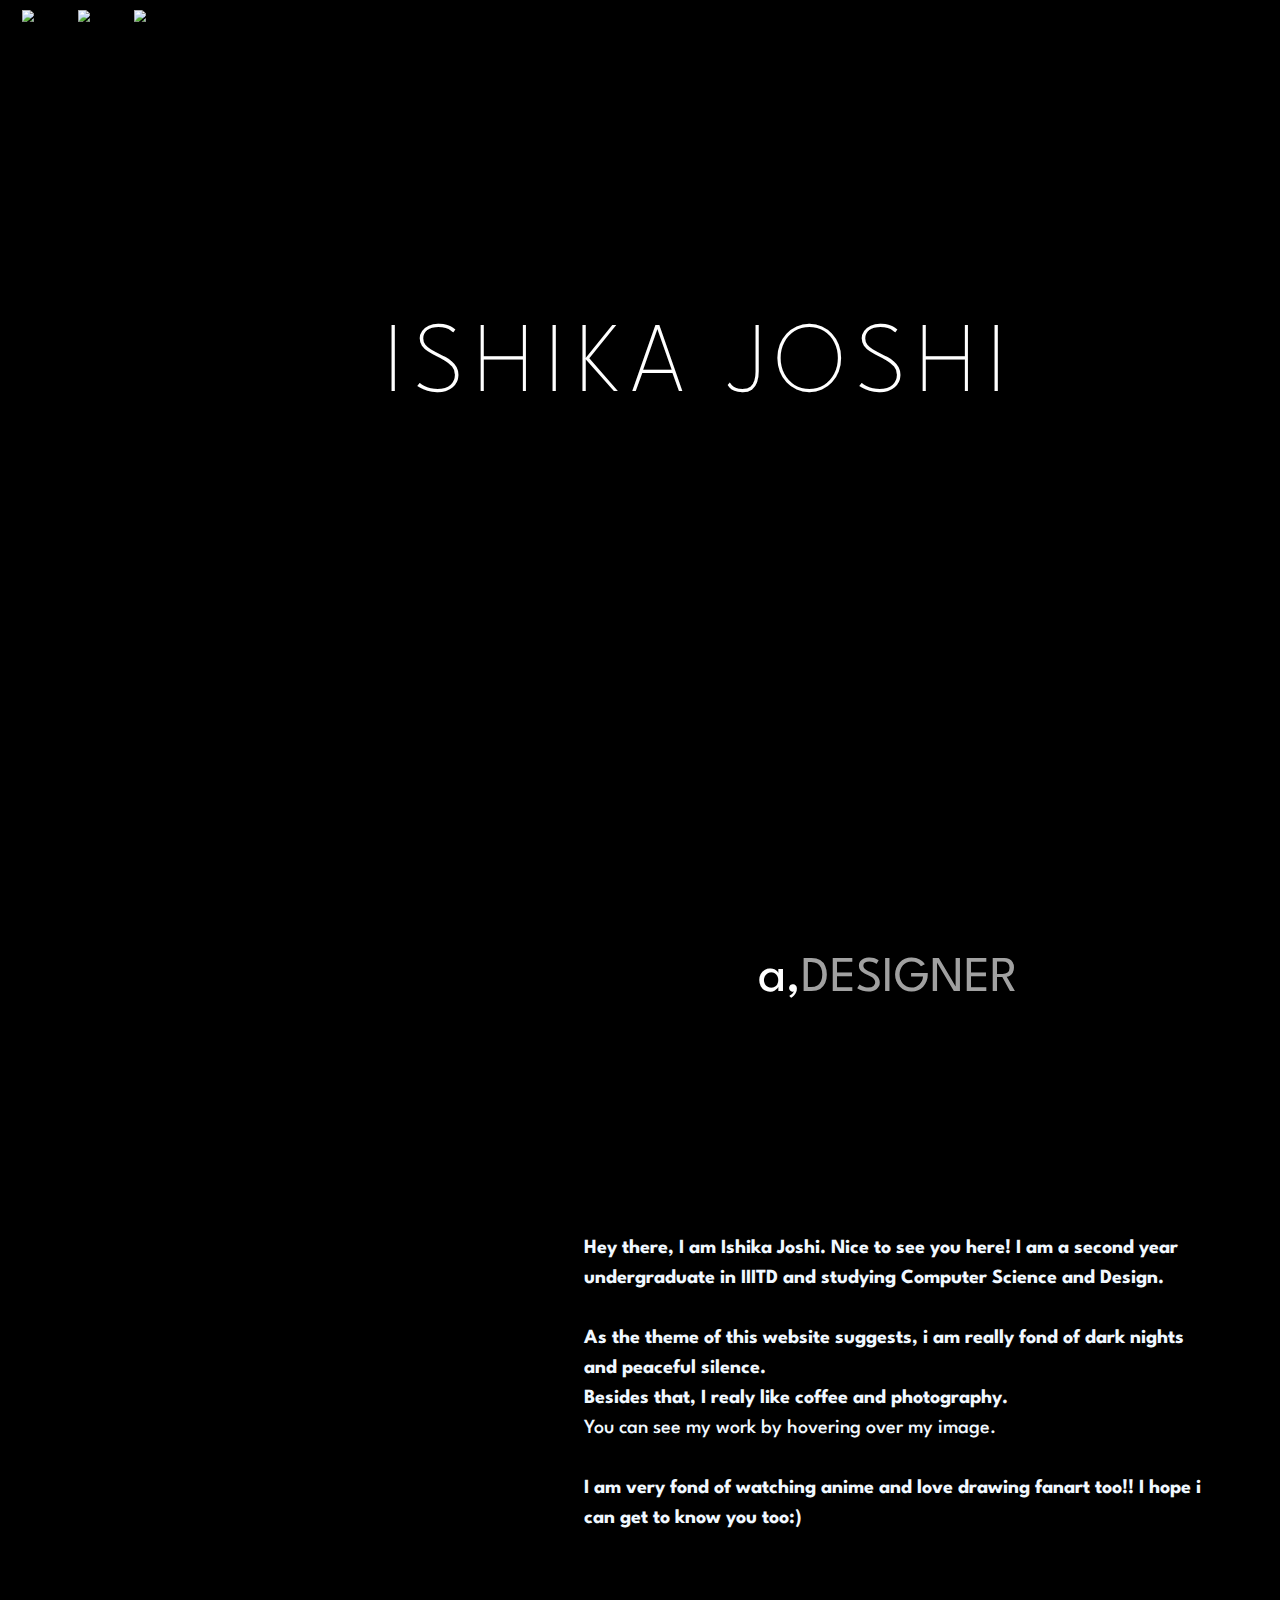
==== index.html @ 40805625 "first" ====
<html lang="en">
<head>
    <meta charset="UTF-8">
    <meta http-equiv="X-UA-Compatible" content="IE=edge">
    <!-- <meta name="viewport" content="width=device-width, initial-scale=1.0"> -->
    <meta name="viewport" content="width=device-width, initial-scale=1.0">
    <title>website</title>
    <link href="https://fonts.googleapis.com/css2?family=Spartan:wght@300&display=swap" rel="stylesheet">
    <link rel="stylesheet" href="css_files/portfolio.css">
    <link rel="stylesheet" href="css_files/end.css">
    <link rel="stylesheet" href="css_files/customize.css">
    <link rel="stylesheet" href="css_files/load.css">
    <link rel="stylesheet" href="css_files/rings.css">
    <link rel="stylesheet" href="css_files/projs.css">
    <link rel="stylesheet" href="https://cdnjs.cloudflare.com/ajax/libs/materialize/1.0.0/css/materialize.min.css">
    <script src="https://cdnjs.cloudflare.com/ajax/libs/materialize/1.0.0/js/materialize.min.js"></script>
    <link href= 
    "https://maxcdn.bootstrapcdn.com/font-awesome/4.5.0/css/font-awesome.min.css"
            rel="stylesheet" />

    <script src= 
            "https://code.jquery.com/jquery-2.1.1.min.js"> 
        </script>

    <!-- <script src="cursor.js"></script> -->
    
    <!-- <script src="projects.js" defer></script> -->
</head>
<body>

  <!-- load -->

  <div class="main_div">
    <div class="center_div">
        <div class="rot">
            
        </div>
        <h1> LOADING </h1>
    </div>
</div>



    <!-- NAVBAR -->

       
   
    <div class="nav-links" >
      <ul>
          <li><img src="imgs/linkedin.png">  </li>
          <li><img src="imgs/facebook.png"></li>
          <li><a href="https://www.instagram.com/ishikaajoshii/"><img src="imgs/instagram-logo.png"></a></li>
      </ul>
  </div>




<!-- customize -->


<div class="head">

    <h1 class="headtext">HOW DOES THIS PAGE WORK?</h1>
  <ul>
    <li>Scroll to navigate</li>
    <li><br>Press UP KEY to reduce star speed</li>
    <li><br>Press DOWN KEY to change color theme</li>
  </ul>


</div>




    <!-- <img src="imgs/moon.png" data-speed='2' class="layer" style="position: absolute; width: 30%; top:10% !important ;opacity: 0.5;;
    left: 40%;"> -->
    <!-- #d0d0d0 -->
    <h1 style="position: absolute;color: white;
    font-family: 'Spartan'; letter-spacing: 10px;
     font-size: 100px;top:30% !important ;
      left: 30%; font-weight: lighter;" data-speed="4">ISHIKA JOSHI</h1> 

     

   <h1 class="container h-50 my-5"  data-aos="fade-in"   data-aos-offset="300"
   data-aos-easing="ease-in-sine" style="position: absolute;color: white;
   font-family: 'Spartan'; letter-spacing: 10px;
    font-size: 60px;top:105% !important ;
     left: 42%; font-weight: lighter;"  data-speed="4" >ABOUT ME</h1>
     
     
     
    
     
  <h1 class="container h-50 my-5"  data-aos="fade-in"   data-aos-offset="300"
   data-aos-easing="ease-in-sine" data-speed="4" style="position: absolute;color: white;
   font-family: 'Spartan'; letter-spacing: 10px;
    font-size: 60px;top:205% !important ;
     left: 37%; font-weight: lighter;"   >MY PROJECTS</h1>
     
    
     
 
  

  
  <div id="popup2">
    <p><br>Hey there,
I am Ishika Joshi. Nice to see you here!
I am a second year undergraduate in IIITD and studying Computer Science and Design. <br><br>As the theme of this website suggests, 
i am really fond of dark nights and peaceful silence.<br> Besides that, I realy like coffee and photography. 
<br><strong>You can see my work by hovering over my image.</strong><br> <br>I am very fond of watching anime and love drawing fanart too!! I hope i can get to know you too:)</p>

  </div>



  
  
  
  
  
  
 


  <!-- proj -->



<div id="projcanvas">
  <canvas id="proj" ></canvas>
</div>

  
    <div id='p5Div' data-speed='2' class="layer" ></div>

    <div class="layer" data-speed='2'>
    <canvas id='threejsDiv'></canvas>
  </div>

    <div class="container h-50 my-5"  data-aos="fade-in"   data-aos-offset="300"
    data-aos-easing="ease-in-sine" data-speed="4">
    
  </div>
    <!-- <h1 style="align-self: center; font-size: 50px;">ISHIKA JOSHI</h1> -->
    <script src="https://cdnjs.cloudflare.com/ajax/libs/gsap/2.1.2/TweenMax.min.js"></script> 
    <script src="https://cdnjs.cloudflare.com/ajax/libs/three.js/r125/three.min.js"></script>
     <script src="js_files/hover_effect.umd.js"></script>
    <script src="js_files/three.min.js"></script>
    <script src="js_files/postprocessing.min.js"></script>
    <script src="https://cdnjs.cloudflare.com/ajax/libs/p5.js/1.1.9/p5.js"></script>
    <script src="https://cdnjs.cloudflare.com/ajax/libs/p5.js/1.1.9/addons/p5.sound.min.js"></script>
    <link rel="stylesheet" href="https://unpkg.com/aos@next/dist/aos.css" />
    <script src="js_files/OrbitControls.js"></script>
    <script src="js_files/threexdomevents.js" ></script>


    <div  id="hands" class="container h-50 my-5" data-aos="fade-right" data-aos-duration="8000"      data-aos-offset="300"
    data-aos-easing="ease-in-sine">

                <!-- <img onclick="scroll()" style="width: 120%;" src="imgs/lefthand.png"> -->

    </div>
    
    <div onclick="scroll()"  id="hands" class="container h-50 my-5"  data-aos="fade-left"   data-aos-offset="300"
    data-aos-easing="ease-in-sine" >

                <!-- <img  style="width: 120%;" src="imgs/righthand.png"> -->

    </div>



    <div class="ring" class="container h-50 my-5"  data-aos="zoom-in"   data-aos-offset="300"
    data-aos-easing="ease-in-sine" >
        <div onclick="scroll()"  id="aboutme"  >
    
                    <img  style="width: 120%;" src="imgs/whiteme2.png">
                    
        </div>
        
        
        <span class="ringspan"></span>
    </div>




    <div class="ring2" class="container h-50 my-5"  data-aos="zoom-in"   data-aos-offset="300"
    data-aos-easing="ease-in-sine">
        
        <span class="ringspan2"></span>
    </div>

    <div class="ring3" class="container h-50 my-5"  data-aos="zoom-in"   data-aos-offset="300"
    data-aos-easing="ease-in-sine">
        
        <span class="ringspan3"></span>
    </div>
    


    <section>

        <div  class="outer">
            <h2>a, 
                <div class="inner">
                    <span class="innerspan"> 
                        designer<br>
                        developer  <Br>
                        thinker
                    </span>
                </div>
            </h2>
            
        </div>
        

    </section>

    <!-- <div class="container h-50 my-5" data-aos="fade-left" data-aos-duration="1000000">
        <div class="card">
            <div class="card-header">
                Featured
            </div>
            <div class="card-body">
                <img src="imgs/god_man.png">
            </div>
        </div>
    </div> -->

    



    <!-- //PROJECTS -->


    <script src="js_files/vanilla.tilt.js"></script>


    <!-- <div class="container" class="container h-50 my-5"  data-aos="zoom-in"   data-aos-offset="300"
    data-aos-easing="ease-in-sine">
        <div class="box1">
            <h2 class="name">COLOR SWITCH</h2>
            <a href="#" class="buy">See More</a>
            <div class="circle"></div>
            <img style=" width: 40%;" src="imgs/cs1.png" class="product">
        </div>

      </div> -->

      <div class="container" class="container h-50 my-5"  data-aos="fade-in"   data-aos-offset="300"
      data-aos-easing="ease-in-sine" >
        <div class="box">
            <h2 class="name" style="font-weight: bold;">TSURU</h2>
            <a href="https://github.com/sinchlairr/color-switch" class="buy">See More</a>
            <div class="circle"></div>
            
              <!-- <img class="java" src="imgs/java.png">
              <img id="ps" src="imgs/ps.png"> -->
              <h1 class="java" style="font-size: 15px; left: 3vw;width: 70%; line-height: 150%; text-align: center; font-weight: bolder;">Tsuru is an AR medium to perform Origami. 
                It provides virtual origami guides to the user in a gamified interactive system.</h1>
              
             
            <img style=" width: 75%;" src="imgs/tsuru2.png" class="product">
            <span></span>
        </div>
        
    </div>
    
    
    <div class="container2" class="container h-50 my-5"  data-aos="fade-in"   data-aos-offset="300"
      data-aos-easing="ease-in-sine">
        <div class="box2">
            <h2 class="name">HASHTAG</h2>
            <a href="https://github.com/sinchlairr/ishika19310" class="buy">See More</a>
            <img id="py2" src="imgs/py.png">
            <div class="circle"></div>
            <img style=" width: 60%;" src="imgs/hashtag.png" class="product">
        </div>
    </div> 
    
    
    <div class="container3" class="container h-50 my-5"  data-aos="fade-in"   data-aos-offset="300"
      data-aos-easing="ease-in-sine">
        <div class="box3">
            <h2 class="name">AOT WORLD</h2>
            <a href="https://github.com/sinchlairr/AttackOnTitan_Data_Visualisation.git" class="buy">See More</a>
            <img id="ai2" src="imgs/ai.png">
            <img id="js2" src="imgs/js.png">
            <img class="ps3" src="imgs/ps.png">
            <div class="circle"></div>
            <img style=" width: 60%;" src="imgs/scops.png" class="product">
        </div>
    </div>
    

        


        
<!-- project decor -->
<img class="java2" src="imgs/java.png">
<img class="ps2" src="imgs/ps.png">
<img id="ai" src="imgs/ai.png">
<img id="py" src="imgs/py.png">
<img id="c" src="imgs/c.png">
<img id="js" src="imgs/js.png">


<!-- page end -->

<div class="end" class="container h-50 my-5"  data-aos="fade-in"   data-aos-offset="300"
data-aos-easing="ease-in-sine">
  
  <h1 style="   top: 10; left: 5%;
  font-size: 20px;" >I hope I can see your world too</h1>
  <h1 style="  top: 30%;  left: 5%;
  font-size: 70px;">Lets Talk!</h1>

  <div class="img1" >

  <img class="gmail" src="imgs/gmail.png">
  <h1 class="gmailid">ishikajoshi130401@gmail.com</h1>
</div>

<div class="img2" >

  <img class="lkin" src="imgs/linkedin.png">
  <a class="link" href="https://www.linkedin.com/in/ishika-joshi-0966441a5/">Linked In</h1>
</div>

<div class="img3">

  <img class="ig" src="imgs/instagram-logo.png">
  <a class="iglink" href="https://www.instagram.com/group9ddv/">Instagram</a>
</div>

<img class="me" src="imgs/mysketch.png" class="container h-50 my-5"  data-aos="fade-in"   data-aos-offset="300"
data-aos-easing="ease-in-sine">

</div>
  



    <script>

      let spinnerWrapper = document.querySelector('.main_div');

      window.addEventListener('load', function () {

        



        //   // spinnerWrapper.style.display = 'none';
          spinnerWrapper.parentElement.removeChild(spinnerWrapper);
      });




      var speedfactor=1.5;
      var bg=0;

      document.body.addEventListener("keyup",function(e){
        // document.body.style.backgroundColor="rgb(41, 41, 41)";
                if (e.keyCode==38){
        if (speedfactor>0){
        speedfactor-=0.5;}
        else{
          speedfactor=2;
        }}
      });
      
      
      
      document.body.addEventListener("keydown",function(e){
        if (e.keyCode==40){
          bg++;
        // document.body.style.backgroundColor="rgb(41, 41, 41)";
        // speedfactor+=1;

        if (bg%3==0){
        document.body.style.backgroundColor="black";

      }

      else if (bg%3==1){
        document.body.style.backgroundColor="rgb(31, 31, 31)";
      }

      else if (bg%3==2){
        document.body.style.backgroundColor="rgb(51, 51, 51)";
      }
        }
      });






new hoverEffect({
            parent: document.querySelector('.wrapper'),
            intensity: 0.2,
            image1: 'imgs/me3.png',
            image2: 'imgs/collage3.png',
            // image3: 'imgs/collage.jpg',
            displacementImage: 'imgs/cloudtrans.png'
        })

VanillaTilt.init(document.querySelector(".box"), {
		max: 25,
		speed: 400
	});
  
  VanillaTilt.init(document.querySelector(".box2"), {
		max: 25,
		speed: 400
	});
  
  VanillaTilt.init(document.querySelector(".box3"), {
		max: 25,
		speed: 400
	});
    VanillaTilt.init(document.querySelector(".box4"), {
		max: 25,
		speed: 400
	});
  
  VanillaTilt.init(document.querySelector(".box4 #java3"), {
		max: 5,
		speed: 60
	});
  //   VanillaTilt.init(document.querySelector("#popup2"), {
	// 	max: 25,
	// 	speed: 400
	// });



function toggle(){
        var popup=document.getElementById("popup");
        popup.classList.toggle('active');
        
        
        
        var cross=document.getElementById("cross");
        cross.classList.toggle('active');

        var me1= document.getElementById("me1");
        me1.classList.toggle('meopa');

      }
      
      
      function bright1(){

        var me1= document.getElementById("me1");
        me1.classList.toggle('meopa');

      }
      
      
      // function dim1(){

      //   var me1= document.getElementById("me1");
      //   me1.classList.toggle('meclose');

      // }
      
function untoggle(){
        var popup=document.getElementById("popup");
        popup.classList.toggle('dactive');
        
        var popup2=document.getElementById("popup2");
        popup2.classList.toggle('dactive');
        
        var cross=document.getElementById("cross");
        cross.classList.toggle('dactive');

        var me1= document.getElementById("me1");
        me1.classList.toggle('meclose');
        me1.click=false;

      }


      function toggle2(){
        var popup=document.getElementById("skillpopup");
        popup.classList.toggle('active');
        
        var popup2=document.getElementById("skillpopup2");
        popup2.classList.toggle('active');
        
        var cross=document.getElementById("skillcross");
        cross.classList.toggle('active');

        var me1= document.getElementById("skills");
        me1.classList.toggle('meopa');

      }
      
      
    function toggle3(){
        var popup=document.getElementById("workpopup");
        popup.classList.toggle('active');
        
        var popup2=document.getElementById("workpopup2");
        popup2.classList.toggle('active');
        
        var cross=document.getElementById("workcross");
        cross.classList.toggle('active');

        var me1= document.getElementById("work");
        me1.classList.toggle('meopa');

      }




                document.addEventListener("mousemove",parallax);
        function parallax(e){
            this.querySelectorAll('.layer').forEach(layer => {
                const speed= layer.getAttribute('data-speed')
                const x= (window.innerWidth - e.pageX*speed)/90;
                const y= (window.innerHeight- e.pageY*speed)/90;
                layer.style.transform=`translateX(${x}px) translateY(${y}px)`;
            })
        }



        document.getElementById("hands").addEventListener("click", function(){
            // document.getElementById("hands").style.alignSelf="center";
        });




        let font,
        
        fontsize = 100;
        let img;
        let img2;

        function preload() {
        // Ensure the .ttf or .otf font stored in the assets directory
        // is loaded before setup() and draw() are called
        font = loadFont('fonts/Cinzel-VariableFont_wght.ttf');
        img = loadImage('imgs/self_img.png');
        img2 = document.getElementById("hands");
        }



// this class describes the properties of a single particle.
        class Particle {
        // setting the co-ordinates, radius and the
        // speed of a particle in both the co-ordinates axes.
        constructor(){
            this.x = random(0,width);
            this.y = random(0,height);
            this.r = random(1,3);
            this.xSpeed = random(-2,2);
            this.ySpeed = random(-1,1.5);
        }

        // creation of a particle.
        createParticle1() {
            noStroke();
            fill('#b9b7bb');
            circle(this.x,this.y,this.r);
        }
        
        createParticle2() {
            noStroke();
            fill('#70706f');
            circle(this.x,this.y,this.r);
        }

        // setting the particle in motion.
        moveParticle() {
            if(this.x < 0 || this.x > width)
            this.xSpeed*=-1;
            if(this.y < 0 || this.y > height)
            this.ySpeed*=-1;
            this.x+=this.xSpeed/2*speedfactor;
            this.y+=this.ySpeed/2*speedfactor;
        }

        // this function creates the connections(lines)
        // between particles which are less than a certain distance apart
        joinParticles(particles) {
            particles.forEach(element =>{
            let dis = dist(this.x,this.y,element.x,element.y);
            if(dis<85) {
                stroke('rgba(255,255,255,0.04)');
                // line(this.x,this.y,element.x,element.y);
            }
            });
        }
        }

        // an array to add multiple particles
        let particles = [];
        let particles2 = [];

        function setup() {

            var c=createCanvas(window.innerWidth, window.innerHeight*3);
            
            c.parent('p5Div');
            textFont(font);
            textSize(fontsize);
            textAlign(CENTER,window.innerHeight/2);
            for(let i = 0;i<width/10;i++){
                particles.push(new Particle());
                particles2.push(new Particle());
            }
        }


        function draw() {
            // background('#0f0f0f');
            clear();
            // textAlign(RIGHT);
            // drawWords(width * 0.25);

            // Align the text in the center
            // and run drawWords() in the middle of the canvas
            textAlign(CENTER);
            drawWords(width * 0.5);
            // image(img, width-img.width, window.innerHeight/3, img.width , img.height );
            // image(img2, width-img2.width*1.5-20, window.innerHeight-100, img2.width*1.5 , img2.height*1.5 );

            // Align the text to the left
            // and run drawWords() in the right third of the canvas
            // textAlign(LEFT);
            // drawWords(width * 0.75);
            for(let i = 0;i<particles.length;i++) {
                particles[i].createParticle1();
                particles2[i].createParticle2();
                
                particles[i].moveParticle();
                particles[i].joinParticles(particles.slice(i));
                particles2[i].moveParticle();
                particles2[i].joinParticles(particles.slice(i));
            }
            // translate(width/2, 0);
            // push();
            // // rotateZ(frameCount * 0.01);
            // // rotateX(frameCount * 0.01);
            // // rotateY(frameCount * 0.01);
            // torus(70, 20);
            // pop();
        }

        function drawWords(x) {



            fill(255);
            // text('ISHIKA JOSHI', x, 290);
}




        let scene, camera, cloudParticles = [],composer;

      function init() {
        scene = new THREE.Scene();
        // scene.translateX(100);
        camera = new THREE.PerspectiveCamera(60,window.innerWidth / window.innerHeight,1,1000);
        // var camera = new THREE.PerspectiveCamera(45, window.innerWidth / window.innerHeight, 1, 1000);
        camera.position.z = 1;
        camera.position.y = -10;
        camera.rotation.x = 1.16;
        camera.rotation.y = -0.12;
        camera.rotation.z = 0.27;

        let ambient = new THREE.AmbientLight('grey');
        scene.add(ambient);

        // let directionalLight = new THREE.DirectionalLight("black");
        // directionalLight.position.set(0,0,1);
        // scene.add(directionalLight);

        let orangeLight = new THREE.PointLight('grey',50,450,1.7);
        orangeLight.position.set(200,300,100);
        scene.add(orangeLight);
        // let redLight = new THREE.PointLight(0xd8547e,50,450,1.7);
        // redLight.position.set(100,300,100);
        // scene.add(redLight);
        // let blueLight = new THREE.PointLight(0x3677ac,50,450,1.7);
        // blueLight.position.set(300,300,200);
        // scene.add(blueLight);
        const canvas = document.querySelector('#threejsDiv');
        renderer = new THREE.WebGLRenderer({canvas, alpha: true});
        // renderer.position.x=5;
        renderer.setSize(window.innerWidth,window.innerHeight);
        // renderer2.setClearColor("#000000", 0);
        scene.fog = new THREE.FogExp2('black', 0.001);
        renderer.setClearColor(scene.fog.color);
        document.body.appendChild(renderer.domElement);
                var geometry = new THREE.SphereGeometry(1, 0,0);
        var material = new THREE.MeshBasicMaterial(
            // { map: texture }
            {color: "#797c79"}
        );
        var cube = new THREE.Mesh(geometry, material);
        // cube.position.y=8;
        // cube.scale.set(3,3)

        
        // scene.add(cube); 

        let loader = new THREE.TextureLoader();
        loader.load("imgs/cloud1.png", function(texture){
          cloudGeo = new THREE.PlaneBufferGeometry(500,500);
          cloudMaterial = new THREE.MeshLambertMaterial({
            map:texture,
            transparent: true
          });

          for(let p=0; p<50; p++) {
            let cloud = new THREE.Mesh(cloudGeo, cloudMaterial);
            cloud.position.set(
              Math.random()*800 -400,
              500,
              Math.random()*500-500
            );
            cloud.rotation.x = 1.16;
            cloud.rotation.y = -0.12;
            cloud.rotation.z = Math.random()*2*Math.PI;
            // cloud.rotation.z = Math.random()*2*Math.PI;
            cloud.material.opacity = 0.18;
            cloudParticles.push(cloud);
            scene.add(cloud);
          }
        });
        loader.load("imgs/stars.jpg", function(texture){

          const textureEffect = new POSTPROCESSING.TextureEffect({
            blendFunction: POSTPROCESSING.BlendFunction.COLOR_DODGE,
            texture: texture
          });
          textureEffect.blendMode.opacity.value = 0;

          const bloomEffect = new POSTPROCESSING.BloomEffect({
                blendFunction: POSTPROCESSING.BlendFunction.COLOR_DODGE,
                kernelSize: POSTPROCESSING.KernelSize.SMALL,
                useLuminanceFilter: true,
                luminanceThreshold: 0.3,
                luminanceSmoothing: 0.75
              });
          bloomEffect.blendMode.opacity.value = 1.5;

          let effectPass = new POSTPROCESSING.EffectPass(
            camera,
            bloomEffect,
            textureEffect
          );
          effectPass.renderToScreen = true;

          composer = new POSTPROCESSING.EffectComposer(renderer);
          composer.addPass(new POSTPROCESSING.RenderPass(scene, camera));
          composer.addPass(effectPass);
          
          window.addEventListener("resize", onWindowResize, false);
          render();
        });
      }
      function onWindowResize() {
        camera.aspect = window.innerWidth / window.innerHeight;
        camera.updateProjectionMatrix();
        renderer.setSize(window.innerWidth, window.innerHeight);
      }
      function render() {
        
        // cube.rotation.x += 0.01;
        // cube.rotation.y += 0.01;    
        cloudParticles.forEach(p => {
          p.rotation.z -=0.003;
          // p.position.x= Math.random()/10;
        });
        composer.render(0.1);
        requestAnimationFrame(render);
      }
      init();
        
    

        

    </script>
            <script src="https://unpkg.com/aos@next/dist/aos.js"></script>
            <script>
              AOS.init();
            </script>
                   </body>


    
</body>
</html>
---- css_files/portfolio.css ----
body{
    background-color: black;
    width: 100.3vw;
    height: 100vh;
    overflow-x: hidden;
}
#p5Div {
position: absolute;
top: 0;
left: 0;
}
#p5Div {
z-index: 1;
}

h1{
    z-index: 1;
}
a{
    z-index: 3;
}

#hands{
    position: absolute;
     top: 90%;
     transition-duration: 0.6s;
    filter: brightness(0.8);
}

#aboutme{
    position: absolute;
    width: 70%;
     top: 8%;
     left:10%;
     transition-duration: 0.6s;
    filter: brightness(0.8);
}

#hands:hover{
    width: 50%;
}

#threejsDiv{
    background-color: transparent;
    position: relative;
    top:-97%;
    z-index: -1;
}


#projcanvas{
    z-index: 2;
}


#proj{
    position: absolute;
    top:180% !important;
    /* z-index: 11; */
}




h2{
    font-size: 50px;
    font-family: 'Spartan';
    font-weight: lighter;
    position: absolute;
    top: 100%;
    left: 10%;
    color:white;
}

.outer{
    position: relative;
    margin-top: 500px;
    margin-left: 700px;
}

.inner{
    position: absolute;
    /* border: 1px solid #eee; */
    height: 50px;
    font-size: 50px;
    text-transform: uppercase;
    display: inline-block;
    overflow: hidden;
}

.innerspan{
    animation: animate 10s ease infinite;
    position: relative;
    color: rgb(161, 161, 161);
}

@keyframes animate {
    0% {top: 0}
    20% {top: 0}
    25% {top: -59px}
    45% {top: -59px}
    50% {top: -59 px}
    70% {top: -118 px}
    75% {top: -118px}
    95% {top: -118px}
    100% {top: 0px}
}

#cross{
    position: absolute;
    top: 190%;
    left: 50%;
    visibility: hidden;
    z-index: 20;

}

#cross.active{
    visibility: visible;
}

#cross.dactive{
    visibility: hidden;
}

.wrapper{
    width: 400px;
    height:400px;
    position: relative;
    top: 50%;
    left: 50%;
    transform: translate(-50%, -50%);
    z-index: 20;
}

#popup{
    /* background-color: white;
    border:3px solid black; */
    width: 400px;
    height: 400px;
    position: absolute;
    top:160%;
    left: 20%;
    transform: translate(-50%,-50%);
    visibility: hidden;
    opacity: 0;
    transition: 0.5s;
    align-items: center;
    z-index: 20;
    border-radius: 20%;


}

#popup.active{
    visibility:visible;
    opacity: 1;
    transition: 0.5s;
}

#popup.dactive{
    visibility:hidden;
    opacity: 0;
    transition: 0.5s;
}

#popup2{
    margin-left: 5px;
    padding: 33px;
    font-family: "Spartan";
    font-size: 20px;
    font-weight: bold;
    color: aliceblue;
    /* background-color: white; */
    /* background-color: rgb(43, 42, 42); */
    /* border:3px solid black; */
    width: 700px;
    height: 400px;
    position: absolute;
    top:150vh;
    left: 70vw;
    transform: translate(-50%,-50%);
    /* visibility: hidden; */
    /* opacity: 0; */
    transition: 0.5s;
    align-items: center;
    z-index: 20;
    border-radius: 20%;
    /* color: white; */

}

#popup2.active{
    visibility:visible;
    opacity: 1;
    transition: 0.5s;
}

#popup2.dactive{
    visibility:hidden;
    opacity: 0;
    transition: 0.5s;
}

#me1{
    position: absolute;
    color: white;
font-family: 'Spartan';
 letter-spacing: 10px;
 top:137% !important ;
  font-size: 15px;
  left: 52%;
   font-weight: lighter; 
   opacity: 0.4;
}



#me1.meopa{
    
    opacity: 1;
    transition: 0.5s;
}

#me1.meclose{
    
    opacity: 0.4;
    transition: 0.5s;
}


#skillpopup{
    background-color: white;
    /* border:3px solid black; */
    width: 400px;
    height: 400px;
    position: absolute;
    top:160%;
    left: 20%;
    transform: translate(-50%,-50%);
    visibility: hidden;
    opacity: 0;
    transition: 0.5s;
    /* align-items: center; */
    z-index: 20;
    border-radius: 20%;
    padding: 20px;
    font-family: "Spartan";
    font-weight: bold;

}

#skillpopup h1{
    font-size: 20px; 
    font-weight: bolder;
    position: relative;
    color: black;
    top: 10px;
    left: 10px;
}



#skillpopup.active{
    visibility:visible;
    opacity: 1;
    transition: 0.5s;
}

#skillpopup.dactive{
    visibility:hidden;
    opacity: 0;
    transition: 0.5s;
}

#skillpopup2{
    margin-left: 5px;
    padding: 20px;
    font-family: "Spartan";
    font-weight: bold;
    background-color: white;
    /* border:3px solid black; */
    width: 400px;
    height: 400px;
    position: absolute;
    top:160%;
    left: 85%;
    transform: translate(-50%,-50%);
    visibility: hidden;
    opacity: 0;
    transition: 0.5s;
    align-items: center;
    z-index: 20;
    border-radius: 20%;

}

#skillpopup2.active{
    visibility:visible;
    opacity: 1;
    transition: 0.5s;
}

#skillpopup2.dactive{
    visibility:hidden;
    opacity: 0;
    transition: 0.5s;
}

#skillpopup2 h1{
    font-size: 20px; 
    font-weight: bolder;
    position: relative;
    color: black;
    top: 10px;
    left: 10px;
}

#skillcross{
    position: absolute;
    top: 190%;
    left: 50%;
    visibility: hidden;
    z-index: 20;

}

#skillcross.active{
    visibility: visible;
}

#skillcross.dactive{
    visibility: hidden;
}

#skills{
    position: absolute;
    color: white;
font-family: 'Spartan';
 letter-spacing: 10px;
 top:131% !important ;
  font-size: 15px;
  left: 50%;
   font-weight: lighter; 
   opacity: 0.4;
}

#skills.meopa{
    
    opacity: 1;
    transition: 0.5s;
}

#skills.meclose{
    
    opacity: 0.4;
    transition: 0.5s;
}

#workpopup{
    background-color: white;
    /* border:3px solid black; */
    width: 400px;
    height: 400px;
    position: absolute;
    top:160%;
    left: 20%;
    transform: translate(-50%,-50%);
    visibility: hidden;
    opacity: 0;
    transition: 0.5s;
    align-items: center;
    z-index: 20;
    border-radius: 20%;
    padding: 30px;
    font-family: "Spartan";
    font-weight: bold;

}

#workpopup.active{
    visibility:visible;
    opacity: 1;
    transition: 0.5s;
}

#workpopup.dactive{
    visibility:hidden;
    opacity: 0;
    transition: 0.5s;
}

#workpopup h1{
    font-size: 20px; 
    font-weight: bolder;
    position: relative;
    color: black;
    top: 8px;
    left: 10px;
}

#workpopup2{
    margin-left: 5px;
    padding: 30px;
    font-family: "Spartan";
    font-weight: bold;
    background-color: white;
    /* border:3px solid black; */
    width: 400px;
    height: 400px;
    position: absolute;
    top:160%;
    left: 85%;
    transform: translate(-50%,-50%);
    visibility: hidden;
    opacity: 0;
    transition: 0.5s;
    align-items: center;
    z-index: 20;
    border-radius: 20%;

}

#workpopup2.active{
    visibility:visible;
    opacity: 1;
    transition: 0.5s;
}

#workpopup2.dactive{
    visibility:hidden;
    opacity: 0;
    transition: 0.5s;
}

#workpopup2 h1{
    font-size: 20px; 
    font-weight: bolder;
    position: relative;
    color: black;
    top: 6px;
    left: 10px;
}

#workpop2 p{
    position: absolute;
    top: 20;
}

#workcross{
    position: absolute;
    top: 190%;
    left: 50%;
    visibility: hidden;
    z-index: 20;

}

#workcross.active{
    visibility: visible;
}

#workcross.dactive{
    visibility: hidden;
}

#work{
    position: absolute;
    color: white;
font-family: 'Spartan';
 letter-spacing: 10px;
 top:125% !important ;
  font-size: 15px;
  left: 50.7%;
   font-weight: lighter; 
   opacity: 0.4;
}

#work.meopa{
    
    opacity: 1;
    transition: 0.5s;
}

#work.meclose{
    
    opacity: 0.4;
    transition: 0.5s;
}

/* nav{
    position: fixed;
    background-color: black;
    top: 0;
    z-index:1;
    height: 1vh;
    width: 96%;
    display: flex;
    justify-content: space-between;
    align-items: center;
    padding: 10px 30px;
} */

/* .nav-links{
    background-color: black;
} */

.nav-links ul{
    z-index: 100;
    position: fixed;
    top: 8;
    display: flex;
    flex-direction: row;
        
        list-style-type: none;
        margin: 0;
        padding: 0;
      
}



.nav-links ul li{
    padding: 0 20px;
    list-style: none;
}

.nav-links ul li img{
    transform:  scale(0.75);
}

.java{
    position:absolute; width:33% ; left:12%; top: -30%; opacity: 0.3;visibility: hidden;
}

.java2{
    position:absolute; width:5% ; left:15%; top: 203%; opacity: 0.5;
}

.ps2{
    position:absolute; width:5% ; left:25%; top:203%; opacity: 0.5;
}

.ps3{
    position:absolute; width:32% ; left:65%; top:-28%; opacity: 0.5;visibility: hidden;
}

.java3{
    position:absolute; width:33% ; left:28%; top: -30%; opacity: 0.3;visibility: hidden;
}


#py{
    position:absolute; width:7% ; left:5%; top:203%; opacity: 0.5;
}

#py2{
    position:absolute; width:37% ; left:32%; top:-30%; opacity: 0.5; visibility: hidden;
}


#ps{
    position:absolute; width:32% ; left:65%; top:-28%; opacity: 0.5; visibility: hidden;
}


#ai{
    position:absolute; width:3% ; left:72%; top: 204%; opacity: 0.5;
}

#ai2{
    position:absolute; width:22% ; left:36%; top: -25%; opacity: 0.5; visibility: hidden;
}

#c{
    position:absolute; width:4% ; left:82%; top:203%; opacity: 0.5;
}

#js{
    position:absolute; width:4% ; left:91%; top:203%; opacity: 0.5;
}

#js2{
    position:absolute; width:30% ; left:-5%; top:-25%; opacity: 0.5; visibility: hidden;
}



#decor{
    position: absolute;
    top:230%;
    z-index: 20;
}
---- css_files/rings.css ----
.ring{
    position: absolute;
    top: 130vh;
    left: 17vw;
    transform: translate(-50%, -50%);
    width: 450px;
    height: 450px;
    background: transparent;
    border: 3px solid transparent;
    border-radius: 50%;
    text-align: center;
    line-height: 300px;
    box-shadow: 0 0 20px rgba(73, 73, 73, 0.5);
    z-index: 10;

}

.ring:before{
    content: '';
    position: absolute;
    top: 0;
    left: 0;
    width: 100%;
    height: 100%;
    border: 3px solid transparent;
    border-top: 3px solid white;
    border-right: 3px solid white;
    border-radius: 50%;
    animation: animateCircle 12s linear infinite;
}

.ringspan{
display: block;
position: absolute;
top: calc(50% - 2px);
left: 50%;
width: 50%;
height: 4px;
background:transparent;
transform-origin: left;
animation: animatering 12s linear infinite;
}

.ringspan:before{
content : '';
position: absolute;
width: 16px;
height: 16px;
border-radius: 50%;
background: white;
top: -6px;
right: -8px;
box-shadow: 0 0 10px white;
}


.ring2{
    position: absolute;
    top: 124.4vh;
    left: 14.5vw;
    transform: translate(-50%, -50%);
    width: 550px;
    height: 550px;
    background: transparent;
    border: 3px solid transparent;
    border-radius: 50%;
    text-align: center;
    line-height: 400px;
    box-shadow: 0 0 20px rgba(73, 73, 73, 0.5);

}

.ring2:before{
    content: '';
    position: absolute;
    top: 0;
    left: 0;
    width: 100%;
    height: 100%;
    border: 3px solid transparent;
    border-top: 3px solid #9e9d9f;
    border-right: 3px solid #9e9d9f;
    border-radius: 50%;
    animation: animateCircle 5s linear infinite;
}

.ringspan2{
display: block;
position: absolute;
top: calc(50% - 2px);
left: 50%;
width: 50%;
height: 4px;
background:transparent;
transform-origin: left;
animation: animatering 5s linear infinite;
}

.ringspan2:before{
content : '';
position: absolute;
width: 16px;
height: 16px;
border-radius: 50%;
background: #9e9d9f;
top: -6px;
right: -8px;
box-shadow: 0 0 20px #9e9d9f;
}


.ring3{
    position: absolute;
    top: 118.5vh;
    left: 12vw;
    transform: translate(-50%, -50%);
    width: 650px;
    height: 650px;
    background: transparent;
    border: 3px solid transparent;
    border-radius: 50%;
    text-align: center;
    line-height: 500px;
    box-shadow: 0 0 20px rgba(73, 73, 73, 0.5);

}

.ring3:before{
    content: '';
    position: absolute;
    top: 0;
    left: 0;
    width: 100%;
    height: 100%;
    border: 3px solid transparent;
    border-top: 3px solid white;
    border-right: 3px solid white;
    border-radius: 50%;
    animation: animateCircle 8s linear infinite;
}

.ringspan3{
display: block;
position: absolute;
top: calc(50% - 2px);
left: 50%;
width: 50%;
height: 4px;
background:transparent;
transform-origin: left;
animation: animatering 8s linear infinite;
}

.ringspan3:before{
content : '';
position: absolute;
width: 16px;
height: 16px;
border-radius: 50%;
background: white;
top: -6px;
right: -8px;
box-shadow: 0 0 20px white;
}

@keyframes animateCircle {

0%
{
    transform: rotate(0deg);
}
100%{
    transform: rotate(360deg);
}

}
@keyframes animatering {

0%
{
    transform: rotate(45deg);
}
100%{
    transform: rotate(405deg);
}

}
---- css_files/projs.css ----
.container{
    position: absolute;
    top: 230%;
    left: 7%;
    justify-content: center;
    align-items: center;
    flex-wrap: wrap;
    width: 1200px;

    /* opacity: 0.2; */
    transform-style: preserve-3d;
    z-index: 5;
}

.container .box{
    position:absolute;
    width: 20vw;
    height: 50vh;
    margin: 40px;
    background: white;
    border-radius: 100px;
    transform-style: preserve-3d;
    
}




.container .box .name{
    position: absolute;
    top: 0;
    left: 0;
    text-align: center;
    color: black;
    font-size: 30PX;
    width: 100%;
    transform: translate3d(0,0,75px);
    opacity: 0;
    z-index: 10;
}

.container .box:hover .name{
    top: 10px;
    opacity: 1;
}

.container .box .buy{
    position: absolute;
    bottom: 0;
    left: 50%;
    transform-style: preserve-3d;
    transform: translate3d(-50%, 0, 75px);
    color: black;
    background: gray;
    padding: 10px 25px ;
    border-radius: 30px;
    text-decoration: none;
    transition: 0.5s;
    opacity: 0;
    z-index: 10;
}


.container .box:hover .buy{
    opacity: 1;
    bottom:30px;
}
.container .box:hover .java,
.container .box:hover #ps{
    opacity: 1;
    visibility: visible;
    align-items: center;
    
}

.container .box .circle{
    position: absolute;
    top: 50%;
    left: 50%;
    width: 200px;
    border-radius: 50px;
    transition: 0.5s;
    background: grey;
    transform-style: preserve-3d;
    z-index: 10;
    opacity: 1;
    transform: translate3d(-50%,-50%,50px);
}


.container .box .product{
    position: absolute;
    top: 50%;
    left: 50%;
    width: 300px;
    transition: 0.5s;
    transform-style: preserve-3d;
    z-index: 11;

    transform: translate3d(-50%,-50%, 0px) ;
}

.container .box:hover .product{
    transform: translate3d(-50%,-50%, 50px) ;
}

#bodydiv{
    display: flex;
    justify-content: center;
    align-items: center;
}

.container2{
    position: absolute;
    top: 230%;
    left: 38.5%;
    justify-content: center;
    align-items: center;
    flex-wrap: wrap;
    width: 1200px;

    /* opacity: 0.2; */
    transform-style: preserve-3d;
    z-index: 5;
}

.container2 .box2{
    position:absolute;
    width: 20vw;
    height: 50vh;
    margin: 40px;
    background: white;
    border-radius: 100px;
    transform-style: preserve-3d;
}



.container2 .box2 .name{
    position: absolute;
    top: 0;
    left: 0;
    text-align: center;
    color: black;
    font-size: 30PX;
    width: 100%;
    transform: translate3d(0,0,75px);
    opacity: 0;
    z-index: 10;
}

.container2 .box2:hover .name{
    top: 36px;
    opacity: 1;
}

.container2 .box2 .buy{
    position: absolute;
    bottom: 0;
    left: 50%;
    transform-style: preserve-3d;
    transform: translate3d(-50%, 0, 75px);
    color: black;
    background: gray;
    padding: 10px 25px ;
    border-radius: 30px;
    text-decoration: none;
    transition: 0.5s;
    opacity: 0;
    z-index: 10;
}


.container2 .box2:hover .buy{
    opacity: 1;
    bottom:30px;
}

.container2 .box2 .circle{
    position: absolute;
    top: 50%;
    left: 50%;
    width: 200px;
    border-radius: 50px;
    transition: 0.5s;
    background: grey;
    transform-style: preserve-3d;
    z-index: 10;
    opacity: 1;
    transform: translate3d(-50%,-50%,50px);
}


.container2 .box2 .product{
    position: absolute;
    top: 50%;
    left: 50%;
    width: 300px;
    transition: 0.5s;
    transform-style: preserve-3d;
    z-index: 11;

    transform: translate3d(-50%,-50%, 0px) ;
}

.container2 .box2:hover .product{
    transform: translate3d(-50%,-50%, 50px) ;
}


.container2 .box2:hover #py2{
    /* transform: translate3d(-50%,-50%, 50px) ; */
    opacity: 1;
    visibility: visible;
}



.container3{
    position: absolute;
    top: 230%;
    left: 69%;
    justify-content: center;
    align-items: center;
    flex-wrap: wrap;
    width: 1200px;

    /* opacity: 0.2; */
    transform-style: preserve-3d;
    z-index: 5;
}

.container3 .box3{
    position:absolute;
    width: 20vw;
    height: 50vh;
    margin: 40px;
    background: white;
    border-radius: 100px;
    transform-style: preserve-3d;
}



.container3 .box3 .name{
    position: absolute;
    top: 0;
    left: 0;
    text-align: center;
    color: black;
    font-size: 30PX;
    width: 100%;
    transform: translate3d(0,0,75px);
    opacity: 0;
    z-index: 10;
}

.container3 .box3:hover .name{
    top: 36px;
    opacity: 1;
}

.container3 .box3:hover #ai2{
    visibility: visible;
    opacity: 1;
}

.container3 .box3:hover #js2{
    visibility: visible;
    opacity: 4;
}


.container3 .box3:hover .ps3{
    visibility: visible;
    opacity: 4;
}

.container3 .box3 .buy{
    position: absolute;
    bottom: 0;
    left: 50%;
    transform-style: preserve-3d;
    transform: translate3d(-50%, 0, 75px);
    color: black;
    background: gray;
    padding: 10px 25px ;
    border-radius: 30px;
    text-decoration: none;
    transition: 0.5s;
    opacity: 0;
    z-index: 10;
}


.container3 .box3:hover .buy{
    opacity: 1;
    bottom:30px;
}

.container3 .box3 .circle{
    position: absolute;
    top: 50%;
    left: 50%;
    width: 200px;
    border-radius: 50px;
    transition: 0.5s;
    background: grey;
    transform-style: preserve-3d;
    z-index: 10;
    opacity: 1;
    transform: translate3d(-50%,-50%,50px);
}


.container3 .box3 .product{
    position: absolute;
    top: 50%;
    left: 50%;
    width: 300px;
    transition: 0.5s;
    transform-style: preserve-3d;
    z-index: 11;

    transform: translate3d(-50%,-50%, 0px) ;
}

.container3 .box3:hover .product{
    transform: translate3d(-50%,-50%, 50px) ;
}



.container4{
    position: absolute;
    top: 230%;
    left: 73%;
    justify-content: center;
    align-items: center;
    flex-wrap: wrap;
    width: 1200px;

    /* opacity: 0.2; */
    transform-style: preserve-3d;
    z-index: 5;
}
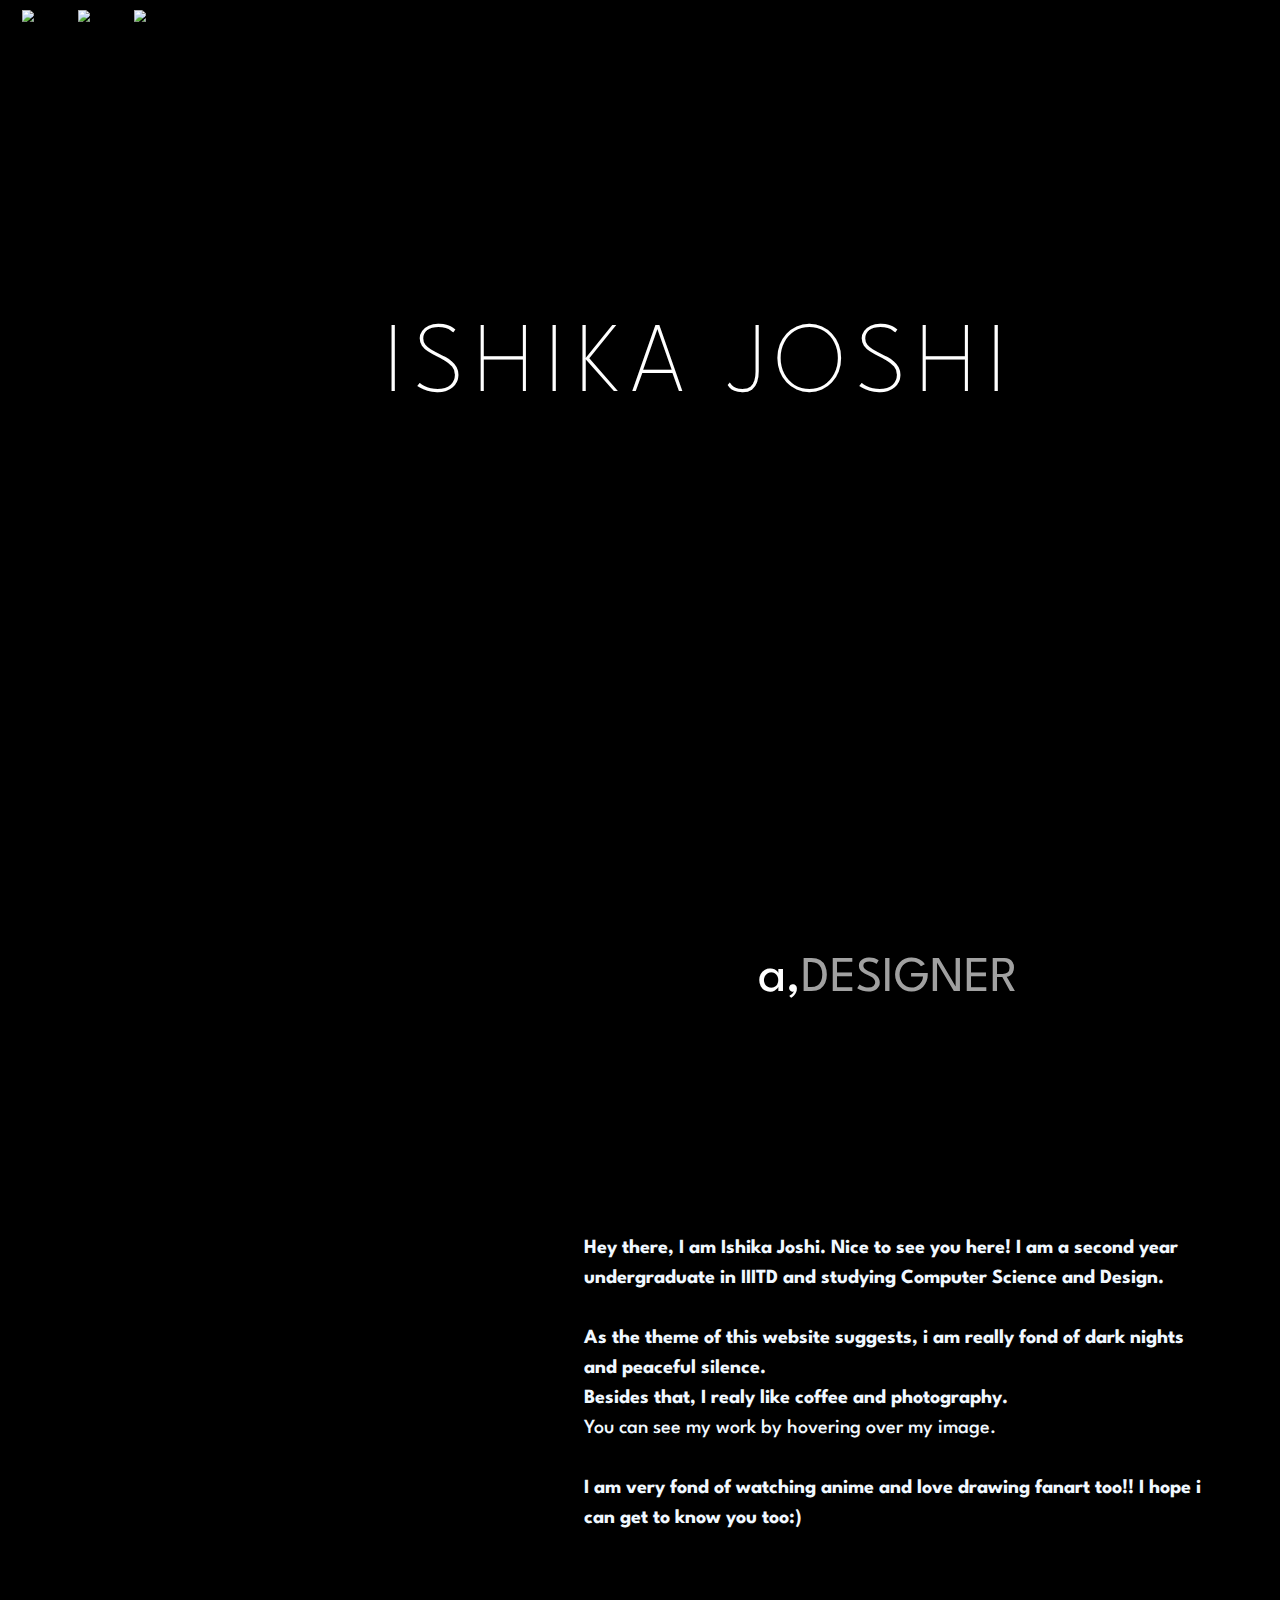
==== commit 24da5b0a: "sec" ====
--- a/index.html
+++ b/index.html
@@ -22,6 +22,14 @@
             "https://code.jquery.com/jquery-2.1.1.min.js"> 
         </script>
 
+  <script type="text/javascript">
+
+    if (screen.width <= 699) {
+    document.location = "https://www.youtube.com/watch?v=3sAqPDjR2z4&t=651s";
+    }
+    
+  </script>
+
     <!-- <script src="cursor.js"></script> -->
     
     <!-- <script src="projects.js" defer></script> -->
@@ -79,8 +87,8 @@
     <!-- #d0d0d0 -->
     <h1 style="position: absolute;color: white;
     font-family: 'Spartan'; letter-spacing: 10px;
-     font-size: 100px;top:30% !important ;
-      left: 30%; font-weight: lighter;" data-speed="4">ISHIKA JOSHI</h1> 
+     font-size: 100px;top:30vh !important ;
+      left: 30vw; font-weight: lighter;" data-speed="4">ISHIKA JOSHI</h1> 
 
      
 
@@ -257,7 +265,7 @@
       data-aos-easing="ease-in-sine" >
         <div class="box">
             <h2 class="name" style="font-weight: bold;">TSURU</h2>
-            <a href="https://github.com/sinchlairr/color-switch" class="buy">See More</a>
+            <a href="https://www.behance.net/gallery/120859349/Tsuru-Project-Research" class="buy">See More</a>
             <div class="circle"></div>
             
               <!-- <img class="java" src="imgs/java.png">
@@ -266,7 +274,7 @@
                 It provides virtual origami guides to the user in a gamified interactive system.</h1>
               
              
-            <img style=" width: 75%;" src="imgs/tsuru2.png" class="product">
+            <img style=" width: 60%;" src="imgs/tsuru2.png" class="product">
             <span></span>
         </div>
         
@@ -276,11 +284,13 @@
     <div class="container2" class="container h-50 my-5"  data-aos="fade-in"   data-aos-offset="300"
       data-aos-easing="ease-in-sine">
         <div class="box2">
-            <h2 class="name">HASHTAG</h2>
-            <a href="https://github.com/sinchlairr/ishika19310" class="buy">See More</a>
-            <img id="py2" src="imgs/py.png">
+            <h2 class="name" style="font-weight: bold;">SURU</h2>
+            <a href="https://www.behance.net/gallery/120066673/SURU-Time-Management-App" class="buy">See More</a>
+            <h1 id="py2" style="font-size: 15px; left: 2vw;width: 80%; line-height: 150%; text-align: center; font-weight: bolder;" >Suru is a
+            Time Management application that is designed considering the needs of the present working class to aid them
+          achieve an efficient work style.</h1>
             <div class="circle"></div>
-            <img style=" width: 60%;" src="imgs/hashtag.png" class="product">
+            <img style=" width: 60%;" src="imgs/suru.png" class="product">
         </div>
     </div> 
     
@@ -288,13 +298,14 @@
     <div class="container3" class="container h-50 my-5"  data-aos="fade-in"   data-aos-offset="300"
       data-aos-easing="ease-in-sine">
         <div class="box3">
-            <h2 class="name">AOT WORLD</h2>
-            <a href="https://github.com/sinchlairr/AttackOnTitan_Data_Visualisation.git" class="buy">See More</a>
-            <img id="ai2" src="imgs/ai.png">
-            <img id="js2" src="imgs/js.png">
-            <img class="ps3" src="imgs/ps.png">
+            <h2 class="name" style="font-weight: bold;">KURIOUS</h2>
+            <a href="https://www.behance.net/gallery/122866403/Kurious-Design-Research" class="buy">See More</a>
+            <h1 id="ai2" style="font-size: 15px; left: 1vw;width: 87%; line-height: 150%; text-align: center; font-weight: bolder;" >
+             Kurious is an educational application aimed at introdusing sex education to 6-9 year olds to sensitize
+            them of the concept of consent.</h1>
+            <!-- <img class="ps3" src="imgs/ps.png"> -->
             <div class="circle"></div>
-            <img style=" width: 60%;" src="imgs/scops.png" class="product">
+            <img style=" width: 60%;" src="imgs/kurious.png" class="product">
         </div>
     </div>
     
@@ -304,12 +315,12 @@
 
         
 <!-- project decor -->
-<img class="java2" src="imgs/java.png">
+<!-- <img class="java2" src="imgs/java.png">
 <img class="ps2" src="imgs/ps.png">
 <img id="ai" src="imgs/ai.png">
 <img id="py" src="imgs/py.png">
 <img id="c" src="imgs/c.png">
-<img id="js" src="imgs/js.png">
+<img id="js" src="imgs/js.png"> -->
 
 
 <!-- page end -->
--- a/css_files/portfolio.css
+++ b/css_files/portfolio.css
@@ -43,7 +43,7 @@
 #threejsDiv{
     background-color: transparent;
     position: relative;
-    top:-97%;
+    top:-97vh;
     z-index: -1;
 }
 
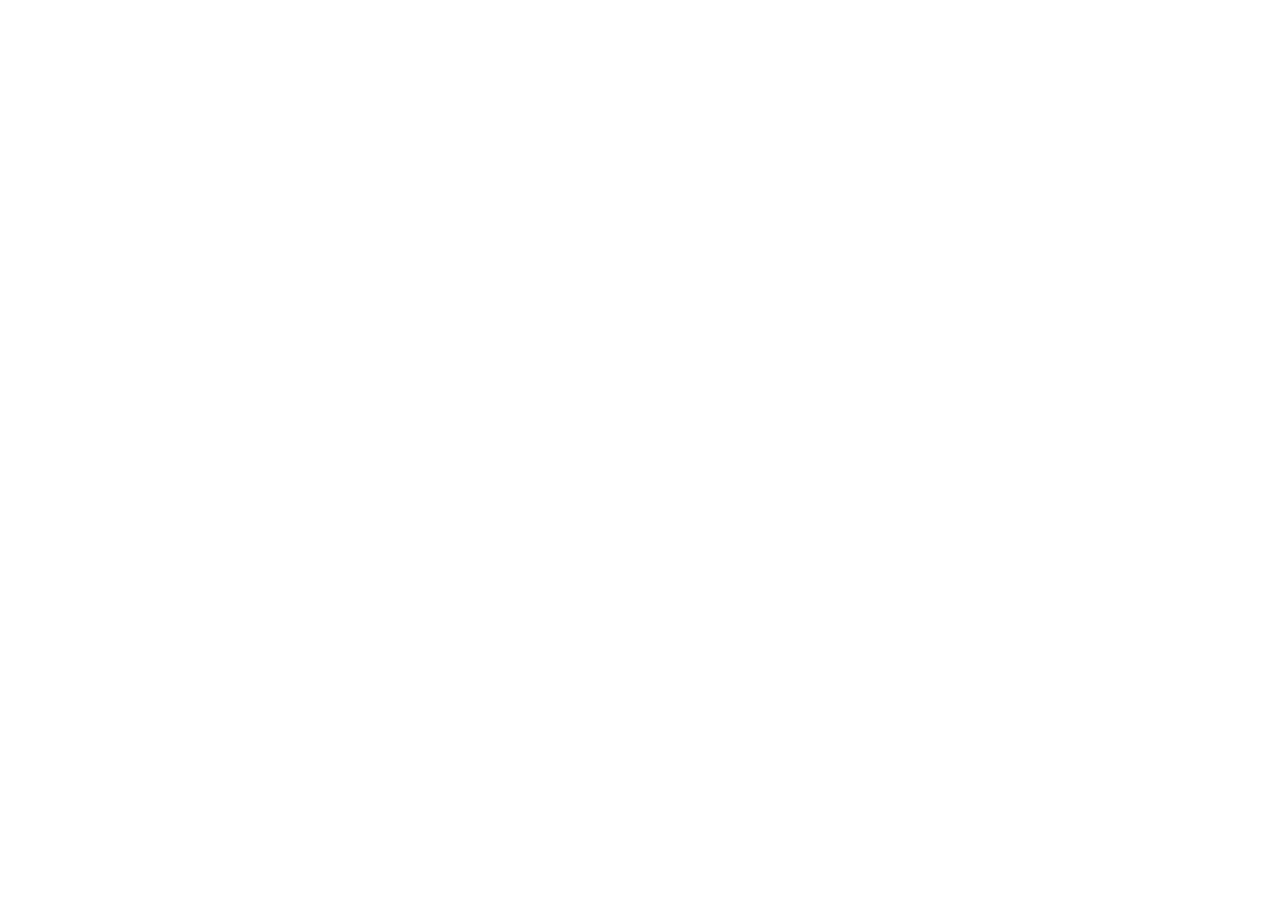
==== commit 5587aefd: "ver" ====
--- a/index.html
+++ b/index.html
@@ -23,8 +23,9 @@
         </script>
 
   <script type="text/javascript">
-
-    if (screen.width <= 699) {
+    console.log(screen.width);
+
+    if (screen.width >= 699) {
     document.location = "https://www.youtube.com/watch?v=3sAqPDjR2z4&t=651s";
     }
     
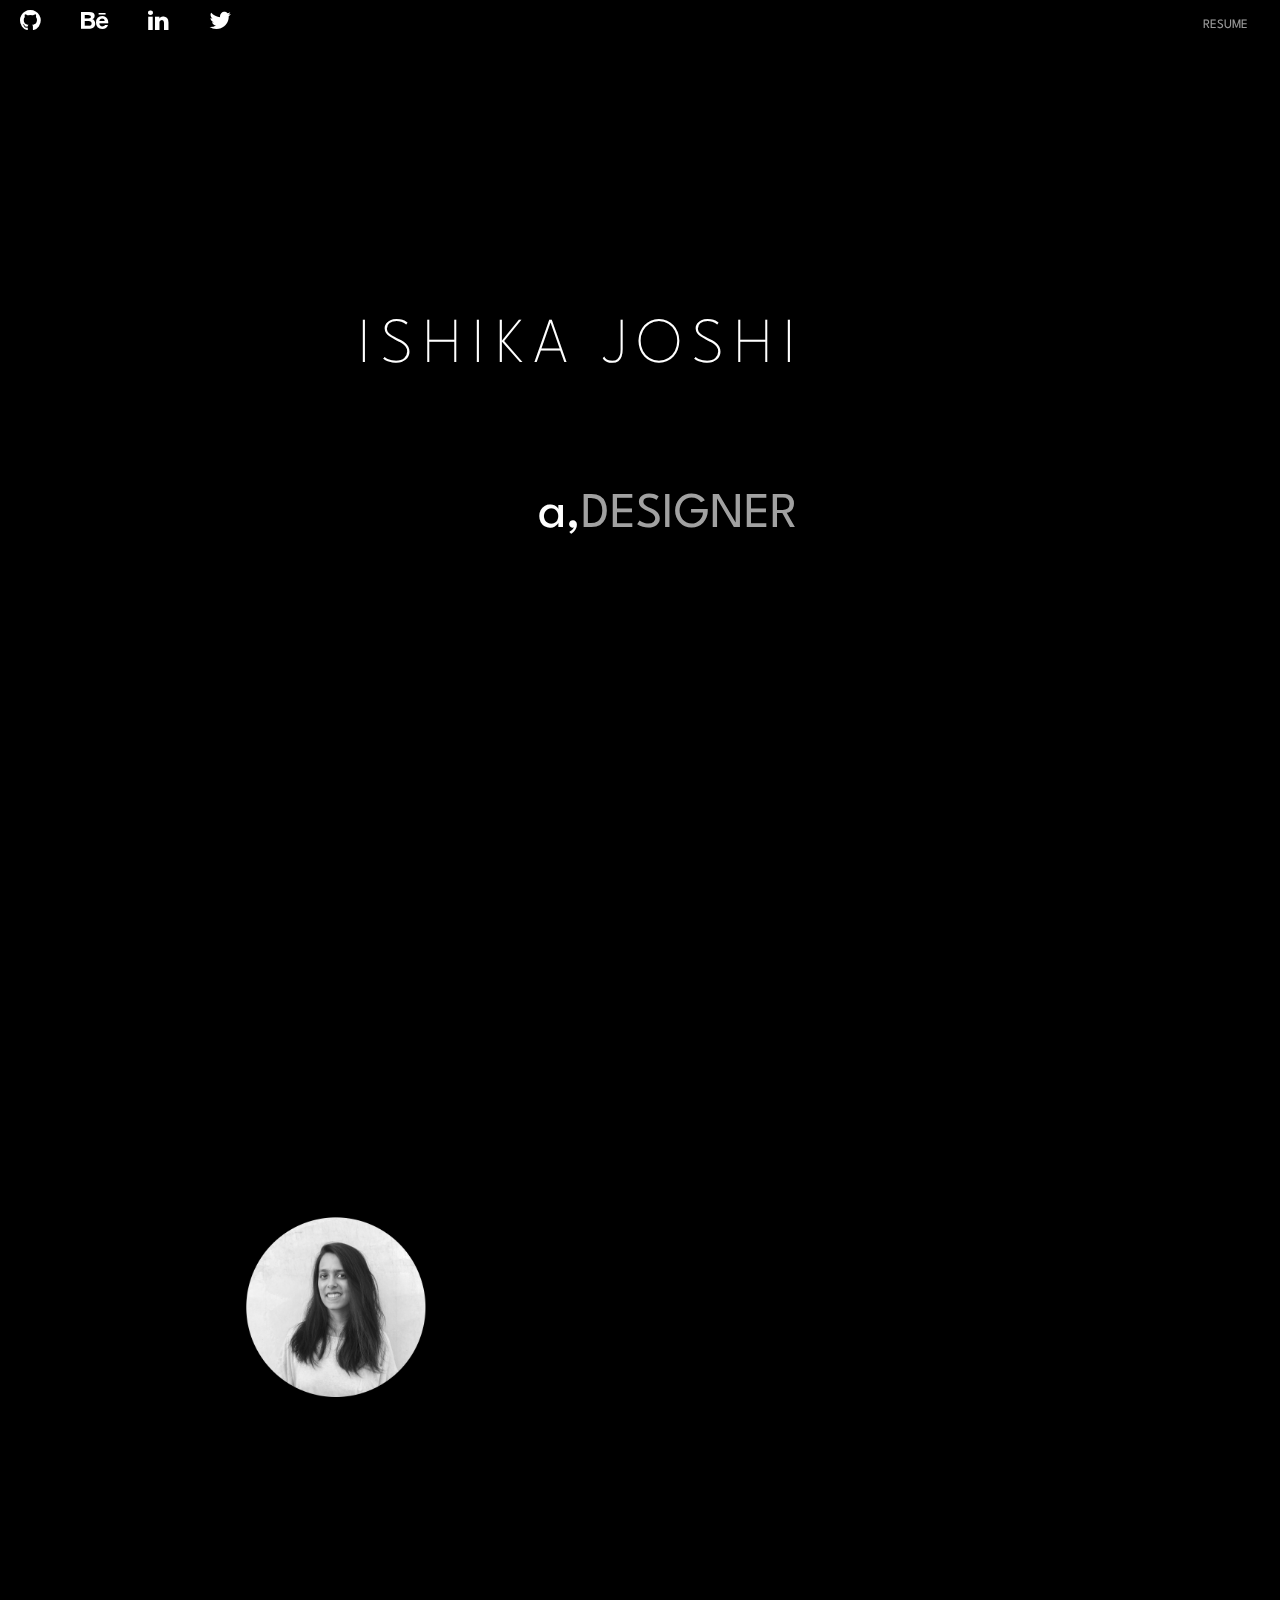
==== commit 4fab0e54: "responsive" ====
--- a/index.html
+++ b/index.html
@@ -4,8 +4,9 @@
     <meta http-equiv="X-UA-Compatible" content="IE=edge">
     <!-- <meta name="viewport" content="width=device-width, initial-scale=1.0"> -->
     <meta name="viewport" content="width=device-width, initial-scale=1.0">
-    <title>website</title>
+    <title>Ishika Joshi</title>
     <link href="https://fonts.googleapis.com/css2?family=Spartan:wght@300&display=swap" rel="stylesheet">
+    <link rel="stylesheet" href="https://www.w3schools.com/w3css/4/w3.css">
     <link rel="stylesheet" href="css_files/portfolio.css">
     <link rel="stylesheet" href="css_files/end.css">
     <link rel="stylesheet" href="css_files/customize.css">
@@ -25,15 +26,12 @@
   <script type="text/javascript">
     console.log(screen.width);
 
-    if (screen.width >= 699) {
-    document.location = "https://www.youtube.com/watch?v=3sAqPDjR2z4&t=651s";
+    if (screen.width <= 699) {
+    document.location = "https://sinchlairr.github.io/mobile-website/";
     }
     
   </script>
 
-    <!-- <script src="cursor.js"></script> -->
-    
-    <!-- <script src="projects.js" defer></script> -->
 </head>
 <body>
 
@@ -56,9 +54,11 @@
    
     <div class="nav-links" >
       <ul>
-          <li><img src="imgs/linkedin.png">  </li>
-          <li><img src="imgs/facebook.png"></li>
-          <li><a href="https://www.instagram.com/ishikaajoshii/"><img src="imgs/instagram-logo.png"></a></li>
+          <li><a href="https://github.com/sinchlairr"><i class="fa fa-github w3-hover-opacity w3-text-white w3-xlarge"></i></a></li>
+          <li><a href="https://www.behance.net/ishikajoshi"><i class="fa fa-behance w3-hover-opacity w3-text-white w3-xlarge"></i></a></li>
+          <li><a href="https://www.linkedin.com/in/ishika-joshi-0966441a5/"><i class="fa fa-linkedin w3-hover-opacity w3-text-white w3-xlarge"></i></a></li>
+          <li><a href="https://twitter.com/ishikaajoshii"><i class="fa fa-twitter w3-hover-opacity w3-text-white w3-xlarge"></i></a></li>
+
       </ul>
   </div>
 
@@ -70,34 +70,24 @@
 
 <div class="head">
 
-    <h1 class="headtext">HOW DOES THIS PAGE WORK?</h1>
-  <ul>
-    <li>Scroll to navigate</li>
-    <li><br>Press UP KEY to reduce star speed</li>
-    <li><br>Press DOWN KEY to change color theme</li>
-  </ul>
+    <a href="imgs/resume.pdf"><h1 class="headtext">RESUME</h1></a>
 
 
 </div>
 
-
-
-
-    <!-- <img src="imgs/moon.png" data-speed='2' class="layer" style="position: absolute; width: 30%; top:10% !important ;opacity: 0.5;;
-    left: 40%;"> -->
-    <!-- #d0d0d0 -->
+<!-- screen1 -->
     <h1 style="position: absolute;color: white;
     font-family: 'Spartan'; letter-spacing: 10px;
-     font-size: 100px;top:30vh !important ;
-      left: 30vw; font-weight: lighter;" data-speed="4">ISHIKA JOSHI</h1> 
+     font-size: 5vw;top:30vh !important ;
+      left: 28vw; font-weight: lighter;" data-speed="4">ISHIKA JOSHI</h1> 
 
      
 
    <h1 class="container h-50 my-5"  data-aos="fade-in"   data-aos-offset="300"
    data-aos-easing="ease-in-sine" style="position: absolute;color: white;
    font-family: 'Spartan'; letter-spacing: 10px;
-    font-size: 60px;top:105% !important ;
-     left: 42%; font-weight: lighter;"  data-speed="4" >ABOUT ME</h1>
+    font-size: 3.5vw;top:105vh !important ;
+     left: 42vw; font-weight: lighter;"  data-speed="4" >ABOUT ME</h1>
      
      
      
@@ -106,8 +96,14 @@
   <h1 class="container h-50 my-5"  data-aos="fade-in"   data-aos-offset="300"
    data-aos-easing="ease-in-sine" data-speed="4" style="position: absolute;color: white;
    font-family: 'Spartan'; letter-spacing: 10px;
-    font-size: 60px;top:205% !important ;
-     left: 37%; font-weight: lighter;"   >MY PROJECTS</h1>
+    font-size: 3.5vw;top:205vh !important ;
+     left: 34.5vw; font-weight: lighter;"   >MY PROJECTS</h1>
+     
+  <a href="https://www.behance.net/ishikajoshi"><h6 class="container h-50 my-5"  data-aos="fade-in"   data-aos-offset="300"
+   data-aos-easing="ease-in-sine" data-speed="4" style="position: absolute;color: rgb(236, 236, 236);
+   font-family: 'Spartan';
+    top:217vh !important ;
+     left: 45vw; font-weight: lighter; font-style: italic;"   >Check out my Behance</h6></a>
      
     
      
@@ -115,12 +111,13 @@
   
 
   
-  <div id="popup2">
-    <p><br>Hey there,
-I am Ishika Joshi. Nice to see you here!
-I am a second year undergraduate in IIITD and studying Computer Science and Design. <br><br>As the theme of this website suggests, 
-i am really fond of dark nights and peaceful silence.<br> Besides that, I realy like coffee and photography. 
-<br><strong>You can see my work by hovering over my image.</strong><br> <br>I am very fond of watching anime and love drawing fanart too!! I hope i can get to know you too:)</p>
+  <div id="popup2" class="container h-50 my-5"  data-aos="fade-in"   data-aos-offset="300"
+  data-aos-easing="ease-in-sine" data-speed="4" style="font-weight: normal; font-size:1vw;">
+    <p><br>Hey there, I am Ishika Joshi. I am Computer Science and Design Undergraduate in Indraprastha Institute of Information Technology, Delhi (IIIT-D). <br>I am a multidisciplinary designer with extensive experience in various fields of design. My primary interests lie in <span style="font-weight:900">Interaction Design, UX and Design Research.</span><br> 
+      As a CS and HCI student, I am skilled with various technologies like <span style="font-weight:900">Mixed Reality, Web Development, Computer Vision,</span> etc. <br>I have exhaustively worked with users and conducted extensive UX research.
+      Would love to design and develop to understand and cater Human Needs:)
+      <br>  
+<br>I hope I can get to know you too:)</p>
 
   </div>
 
@@ -185,9 +182,9 @@
 
     <div class="ring" class="container h-50 my-5"  data-aos="zoom-in"   data-aos-offset="300"
     data-aos-easing="ease-in-sine" >
-        <div onclick="scroll()"  id="aboutme"  >
-    
-                    <img  style="width: 120%;" src="imgs/whiteme2.png">
+        <div onclick="scroll()"   >
+    
+                    
                     
         </div>
         
@@ -196,7 +193,7 @@
     </div>
 
 
-
+    <img  style="position:absolute; width: 15vw; top: 135vh; left: 19vw;" src="imgs/whiteme2.png">
 
     <div class="ring2" class="container h-50 my-5"  data-aos="zoom-in"   data-aos-offset="300"
     data-aos-easing="ease-in-sine">
@@ -212,7 +209,7 @@
     
 
 
-    <section>
+
 
         <div  class="outer">
             <h2>a, 
@@ -228,7 +225,7 @@
         </div>
         
 
-    </section>
+
 
     <!-- <div class="container h-50 my-5" data-aos="fade-left" data-aos-duration="1000000">
         <div class="card">
@@ -271,8 +268,9 @@
             
               <!-- <img class="java" src="imgs/java.png">
               <img id="ps" src="imgs/ps.png"> -->
-              <h1 class="java" style="font-size: 15px; left: 3vw;width: 70%; line-height: 150%; text-align: center; font-weight: bolder;">Tsuru is an AR medium to perform Origami. 
-                It provides virtual origami guides to the user in a gamified interactive system.</h1>
+              <h1 class="java" style="font-size: 0.65vw; left: 3vw;width: 70%; line-height: 150%; text-align: center; font-weight: bolder;">Tsuru is an AR medium to perform Origami. 
+                It provides virtual origami guides to the user in a gamified interactive system.
+              <br><span style="color: rgb(177, 177, 177);">AR/VR | HCI | Interaction Design</span></h1></h1>
               
              
             <img style=" width: 60%;" src="imgs/tsuru2.png" class="product">
@@ -287,9 +285,9 @@
         <div class="box2">
             <h2 class="name" style="font-weight: bold;">SURU</h2>
             <a href="https://www.behance.net/gallery/120066673/SURU-Time-Management-App" class="buy">See More</a>
-            <h1 id="py2" style="font-size: 15px; left: 2vw;width: 80%; line-height: 150%; text-align: center; font-weight: bolder;" >Suru is a
+            <h1 id="py2" style="font-size: 0.65vw; left: 2vw;width: 79%; line-height: 150%; text-align: center; font-weight: bolder;" >Suru is a
             Time Management application that is designed considering the needs of the present working class to aid them
-          achieve an efficient work style.</h1>
+          achieve an efficient work style. <br><span style="color: rgb(177, 177, 177);">HCI | UI/UX</span></h1>
             <div class="circle"></div>
             <img style=" width: 60%;" src="imgs/suru.png" class="product">
         </div>
@@ -301,9 +299,9 @@
         <div class="box3">
             <h2 class="name" style="font-weight: bold;">KURIOUS</h2>
             <a href="https://www.behance.net/gallery/122866403/Kurious-Design-Research" class="buy">See More</a>
-            <h1 id="ai2" style="font-size: 15px; left: 1vw;width: 87%; line-height: 150%; text-align: center; font-weight: bolder;" >
+            <h1 id="ai2" style="font-size: 0.65vw; left: 1vw;width: 86%; line-height: 150%; text-align: center; font-weight: bolder;" >
              Kurious is an educational application aimed at introdusing sex education to 6-9 year olds to sensitize
-            them of the concept of consent.</h1>
+            them of the concept of consent. <br><span style="color: rgb(177, 177, 177);">HCI | UI/UX</span></h1>
             <!-- <img class="ps3" src="imgs/ps.png"> -->
             <div class="circle"></div>
             <img style=" width: 60%;" src="imgs/kurious.png" class="product">
@@ -326,13 +324,12 @@
 
 <!-- page end -->
 
-<div class="end" class="container h-50 my-5"  data-aos="fade-in"   data-aos-offset="300"
-data-aos-easing="ease-in-sine">
+<div class="end">
   
   <h1 style="   top: 10; left: 5%;
-  font-size: 20px;" >I hope I can see your world too</h1>
+  font-size: 1vw;" >I hope I can see your world too</h1>
   <h1 style="  top: 30%;  left: 5%;
-  font-size: 70px;">Lets Talk!</h1>
+  font-size: 4vw;">Lets Talk!</h1>
 
   <div class="img1" >
 
@@ -342,18 +339,19 @@
 
 <div class="img2" >
 
+
+  <a href="https://www.linkedin.com/in/ishika-joshi-0966441a5/">
   <img class="lkin" src="imgs/linkedin.png">
-  <a class="link" href="https://www.linkedin.com/in/ishika-joshi-0966441a5/">Linked In</h1>
+  <h1 class="link">Linked In</h1></a>
 </div>
 
 <div class="img3">
 
-  <img class="ig" src="imgs/instagram-logo.png">
-  <a class="iglink" href="https://www.instagram.com/group9ddv/">Instagram</a>
+  <a href="https://www.instagram.com/ishikaajoshii/"><img class="ig" src="imgs/instagram-logo.png"></a>
+  <a class="iglink" href="https://www.instagram.com/ishikaajoshii/">Instagram</a>
 </div>
 
-<img class="me" src="imgs/mysketch.png" class="container h-50 my-5"  data-aos="fade-in"   data-aos-offset="300"
-data-aos-easing="ease-in-sine">
+<img class="me" src="imgs/mysketch.png">
 
 </div>
   
@@ -627,7 +625,7 @@
 
         function setup() {
 
-            var c=createCanvas(window.innerWidth, window.innerHeight*3);
+            var c=createCanvas(window.innerWidth, window.innerHeight*3.2);
             
             c.parent('p5Div');
             textFont(font);
@@ -691,7 +689,7 @@
       function init() {
         scene = new THREE.Scene();
         // scene.translateX(100);
-        camera = new THREE.PerspectiveCamera(60,window.innerWidth / window.innerHeight,1,1000);
+        camera = new THREE.PerspectiveCamera(60,window.innerWidth / window.innerHeight,1,900);
         // var camera = new THREE.PerspectiveCamera(45, window.innerWidth / window.innerHeight, 1, 1000);
         camera.position.z = 1;
         camera.position.y = -10;
--- a/css_files/portfolio.css
+++ b/css_files/portfolio.css
@@ -1,7 +1,7 @@
 body{
     background-color: black;
-    width: 100.3vw;
-    height: 100vh;
+    width: 100vw;
+    height: 300vh;
     overflow-x: hidden;
 }
 #p5Div {
@@ -20,30 +20,24 @@
     z-index: 3;
 }
 
-#hands{
-    position: absolute;
-     top: 90%;
+
+#aboutme{
+    position: relative;
+    
+     top: 5vh;
+     left:2vw;
      transition-duration: 0.6s;
     filter: brightness(0.8);
 }
 
-#aboutme{
-    position: absolute;
-    width: 70%;
-     top: 8%;
-     left:10%;
-     transition-duration: 0.6s;
-    filter: brightness(0.8);
-}
-
-#hands:hover{
-    width: 50%;
-}
-
+.layer{
+    position: absolute;
+}
 #threejsDiv{
     background-color: transparent;
-    position: relative;
-    top:-97vh;
+    position: absolute;
+    top: 0vh;
+    width: 50vw;
     z-index: -1;
 }
 
@@ -55,7 +49,7 @@
 
 #proj{
     position: absolute;
-    top:180% !important;
+    top:180vh !important;
     /* z-index: 11; */
 }
 
@@ -66,16 +60,18 @@
     font-size: 50px;
     font-family: 'Spartan';
     font-weight: lighter;
-    position: absolute;
-    top: 100%;
-    left: 10%;
+    /* position: absolute; */
+    top: 50vh;
+    left: 5vw;
     color:white;
 }
 
 .outer{
-    position: relative;
-    margin-top: 500px;
-    margin-left: 700px;
+    position: absolute;
+    /* margin-top: 2px; */
+
+    top: 50vh;
+    left: 42vw;
 }
 
 .inner{
@@ -90,7 +86,7 @@
 
 .innerspan{
     animation: animate 10s ease infinite;
-    position: relative;
+    /* position: relative; */
     color: rgb(161, 161, 161);
 }
 
@@ -106,22 +102,7 @@
     100% {top: 0px}
 }
 
-#cross{
-    position: absolute;
-    top: 190%;
-    left: 50%;
-    visibility: hidden;
-    z-index: 20;
-
-}
-
-#cross.active{
-    visibility: visible;
-}
-
-#cross.dactive{
-    visibility: hidden;
-}
+
 
 .wrapper{
     width: 400px;
@@ -139,8 +120,8 @@
     width: 400px;
     height: 400px;
     position: absolute;
-    top:160%;
-    left: 20%;
+    top:160vh;
+    left: 20vw;
     transform: translate(-50%,-50%);
     visibility: hidden;
     opacity: 0;
@@ -207,7 +188,7 @@
     color: white;
 font-family: 'Spartan';
  letter-spacing: 10px;
- top:137% !important ;
+ top:137vh !important ;
   font-size: 15px;
   left: 52%;
    font-weight: lighter; 
@@ -229,264 +210,9 @@
 }
 
 
-#skillpopup{
-    background-color: white;
-    /* border:3px solid black; */
-    width: 400px;
-    height: 400px;
-    position: absolute;
-    top:160%;
-    left: 20%;
-    transform: translate(-50%,-50%);
-    visibility: hidden;
-    opacity: 0;
-    transition: 0.5s;
-    /* align-items: center; */
-    z-index: 20;
-    border-radius: 20%;
-    padding: 20px;
-    font-family: "Spartan";
-    font-weight: bold;
-
-}
-
-#skillpopup h1{
-    font-size: 20px; 
-    font-weight: bolder;
-    position: relative;
-    color: black;
-    top: 10px;
-    left: 10px;
-}
-
-
-
-#skillpopup.active{
-    visibility:visible;
-    opacity: 1;
-    transition: 0.5s;
-}
-
-#skillpopup.dactive{
-    visibility:hidden;
-    opacity: 0;
-    transition: 0.5s;
-}
-
-#skillpopup2{
-    margin-left: 5px;
-    padding: 20px;
-    font-family: "Spartan";
-    font-weight: bold;
-    background-color: white;
-    /* border:3px solid black; */
-    width: 400px;
-    height: 400px;
-    position: absolute;
-    top:160%;
-    left: 85%;
-    transform: translate(-50%,-50%);
-    visibility: hidden;
-    opacity: 0;
-    transition: 0.5s;
-    align-items: center;
-    z-index: 20;
-    border-radius: 20%;
-
-}
-
-#skillpopup2.active{
-    visibility:visible;
-    opacity: 1;
-    transition: 0.5s;
-}
-
-#skillpopup2.dactive{
-    visibility:hidden;
-    opacity: 0;
-    transition: 0.5s;
-}
-
-#skillpopup2 h1{
-    font-size: 20px; 
-    font-weight: bolder;
-    position: relative;
-    color: black;
-    top: 10px;
-    left: 10px;
-}
-
-#skillcross{
-    position: absolute;
-    top: 190%;
-    left: 50%;
-    visibility: hidden;
-    z-index: 20;
-
-}
-
-#skillcross.active{
-    visibility: visible;
-}
-
-#skillcross.dactive{
-    visibility: hidden;
-}
-
-#skills{
-    position: absolute;
-    color: white;
-font-family: 'Spartan';
- letter-spacing: 10px;
- top:131% !important ;
-  font-size: 15px;
-  left: 50%;
-   font-weight: lighter; 
-   opacity: 0.4;
-}
-
-#skills.meopa{
-    
-    opacity: 1;
-    transition: 0.5s;
-}
-
-#skills.meclose{
-    
-    opacity: 0.4;
-    transition: 0.5s;
-}
-
-#workpopup{
-    background-color: white;
-    /* border:3px solid black; */
-    width: 400px;
-    height: 400px;
-    position: absolute;
-    top:160%;
-    left: 20%;
-    transform: translate(-50%,-50%);
-    visibility: hidden;
-    opacity: 0;
-    transition: 0.5s;
-    align-items: center;
-    z-index: 20;
-    border-radius: 20%;
-    padding: 30px;
-    font-family: "Spartan";
-    font-weight: bold;
-
-}
-
-#workpopup.active{
-    visibility:visible;
-    opacity: 1;
-    transition: 0.5s;
-}
-
-#workpopup.dactive{
-    visibility:hidden;
-    opacity: 0;
-    transition: 0.5s;
-}
-
-#workpopup h1{
-    font-size: 20px; 
-    font-weight: bolder;
-    position: relative;
-    color: black;
-    top: 8px;
-    left: 10px;
-}
-
-#workpopup2{
-    margin-left: 5px;
-    padding: 30px;
-    font-family: "Spartan";
-    font-weight: bold;
-    background-color: white;
-    /* border:3px solid black; */
-    width: 400px;
-    height: 400px;
-    position: absolute;
-    top:160%;
-    left: 85%;
-    transform: translate(-50%,-50%);
-    visibility: hidden;
-    opacity: 0;
-    transition: 0.5s;
-    align-items: center;
-    z-index: 20;
-    border-radius: 20%;
-
-}
-
-#workpopup2.active{
-    visibility:visible;
-    opacity: 1;
-    transition: 0.5s;
-}
-
-#workpopup2.dactive{
-    visibility:hidden;
-    opacity: 0;
-    transition: 0.5s;
-}
-
-#workpopup2 h1{
-    font-size: 20px; 
-    font-weight: bolder;
-    position: relative;
-    color: black;
-    top: 6px;
-    left: 10px;
-}
-
-#workpop2 p{
-    position: absolute;
-    top: 20;
-}
-
-#workcross{
-    position: absolute;
-    top: 190%;
-    left: 50%;
-    visibility: hidden;
-    z-index: 20;
-
-}
-
-#workcross.active{
-    visibility: visible;
-}
-
-#workcross.dactive{
-    visibility: hidden;
-}
-
-#work{
-    position: absolute;
-    color: white;
-font-family: 'Spartan';
- letter-spacing: 10px;
- top:125% !important ;
-  font-size: 15px;
-  left: 50.7%;
-   font-weight: lighter; 
-   opacity: 0.4;
-}
-
-#work.meopa{
-    
-    opacity: 1;
-    transition: 0.5s;
-}
-
-#work.meclose{
-    
-    opacity: 0.4;
-    transition: 0.5s;
-}
+
+
+
 
 /* nav{
     position: fixed;
--- a/css_files/end.css
+++ b/css_files/end.css
@@ -0,0 +1,117 @@
+.end{
+    height: 38vh;
+    position: absolute;
+    top: 300vh;
+    /* left: 50vw; */
+    width: 100vw;
+    background-color: rgb(21, 21, 21);
+    /* background: url('imgs/costellations.jpg'); */
+    /* opacity: 0.5; */
+    z-index: 10;
+    padding: 5px;
+    /* left: -10; */
+}
+
+.end h1{
+    position: absolute;
+    color: white;
+    font-family: 'Spartan';
+    /* top: 10%; */
+
+}
+
+
+.end .img1 .gmail{
+
+    position:absolute; 
+    width: 4%; 
+    left: 35%; 
+    top:50%;
+    transition: 0.5s;
+    transform: translate3d(-50%,-50%, 0px) ;
+}
+
+.end .img1 .gmailid{
+    font-size: 0.8vw;
+    position: absolute;
+    top: 58%;
+    left: 29%;
+    visibility: hidden;
+    transition: 0.2s;
+}
+
+.end .img1:hover .gmailid{
+    visibility: visible;
+}
+
+.end .img1:hover .gmail{
+    width: 6%;
+}
+
+.end .img2 .lkin{
+    
+
+    position:absolute; 
+    width: 3%; 
+    left: 53%; 
+    top:50%;
+    transition: 0.5s;
+    transform: translate3d(-50%,-50%, 0px) ;
+}
+
+.end .img2 .link{
+    color: white;
+    font-family: 'Spartan';
+    font-size: 0.8vw;
+    position: absolute;
+    top: 58%;
+    left: 51%;
+    visibility: hidden;
+    transition: 0.2s;
+}
+
+.end .img2:hover .link{
+    visibility: visible;
+}
+
+.end .img2:hover .lkin{
+    width: 4%;
+}
+
+
+.end .img3 .ig{
+    
+
+    position:absolute; 
+    width: 3%; 
+    left: 70%; 
+    top:50%;
+    transition: 0.5s;
+    transform: translate3d(-50%,-50%, 0px) ;
+}
+
+.end .img3 .iglink{
+    color: white;
+    font-family: 'Spartan';
+    font-size: 0.8vw;
+    position: absolute;
+    top: 69%;
+    left:68%;
+    visibility: hidden;
+    transition: 0.2s;
+}
+
+.end .img3:hover .iglink{
+    visibility: visible;
+}
+
+.end .img3:hover .ig{
+    width: 4%;
+}
+
+.end .me{
+    position: absolute;
+    top: -4%;
+    left: 80%;
+    width: 20vw;
+}--- a/css_files/customize.css
+++ b/css_files/customize.css
@@ -0,0 +1,25 @@
+.head{
+    left: 94vw;
+    top: -2.7vh;
+    position: fixed;
+    z-index: 10;
+    color: white;
+    /* transition-duration: 0.5; */
+    transition-timing-function: ease-in;
+    /* display: flex; */
+}
+
+.head .headtext{
+    font-size: 1vw;
+    font-family: 'Spartan';
+    opacity: 0.6;
+
+    /* transition-duration: 0.5; */
+    transition-timing-function: ease-in;
+}
+
+.head:hover .headtext{
+    
+    opacity: 1;
+    transition-timing-function: ease-in;
+}
--- a/css_files/load.css
+++ b/css_files/load.css
@@ -0,0 +1,157 @@
+*{
+    margin: 0;
+    padding: 0;
+    box-sizing: border-box;
+}
+
+html{
+    font-size: 10px;
+}
+
+.spinner-wrapper{
+    width: 100vw;
+    height: 100vh;
+    background-color: #151515;
+    /* background-image: url('files/imgs/aotbg2.jpg');
+    background-repeat: no-repeat;
+    background-size: cover; */
+    position: absolute;
+    top: 0;
+    left: 0;
+    z-index: 9999;
+    display: flex;
+    align-items: center;
+    justify-content: center;
+}
+
+.spinner-wrapper h1{
+    color: #dad7cd;
+    position: absolute;
+    top: 70vh;
+    left: 50vw;
+    font-family: 'Proxima Nova';
+    font-size: 30px;
+    animation: blink 3s linear infinite;
+
+}
+
+@keyframes blink{
+    50%{
+        opacity: 20%;
+    }
+    80%{
+        opacity: 80%;
+    }
+}
+
+.spinner {
+    position: relative;
+    width: 20rem;
+    height: 20rem;
+    border-radius: 50%;
+}
+
+.spinner::before,
+.spinner:after{
+    content: "";
+    position: absolute;
+    border-radius: 50%;
+}
+
+.spinner:before {
+    width: 100%;
+    height: 100%;
+    background-image:linear-gradient(90deg, #6c584c 0%,#a98467 100% );
+    animation: spin 1s infinite linear;
+}
+.spinner:after {
+    width: 90%;
+    height: 90%;
+    /* background-color: #344e41; */
+    background-image: url('files/imgs/img3.jpg');
+    background-repeat: no-repeat;
+    background-size: cover;
+    top: 50%;
+    left: 50%;
+    transform: translate(-50%, -50%);
+}
+
+@keyframes spin {
+    to {
+        transform: rotate(360deg);
+    }
+
+}
+
+/*Simulate page content*/
+.main-content{
+    width: 100%;
+    height: 100%;
+    background: url("https://source.unsplash.com/random/4000x4000") center no-repeat;
+    background-size: cover;
+}
+
+
+html{
+    font-size: 62.5%;
+}
+
+.main_div{
+    width: 100%;
+    height: 100%;
+    background-color: black;
+    display:grid;
+    place-items: center;
+
+    z-index: 2000;
+    position: absolute;
+
+
+}
+
+.center_div{
+    width: 15rem;
+    height: 15rem;
+    position: relative;
+    z-index: 2000;
+    /* background-color: white; */
+
+}
+
+.rot{
+    position: absolute;
+    width: 30rem;
+    height: 30rem;
+    top: -30%;
+    left: -40%;
+    border-right: 0.3rem solid #fff;
+    border-radius: 50%;
+    z-index: 2000;
+    animation: rot 2s linear infinite;
+}
+
+
+
+@keyframes rot{
+    0%{
+        transform: rotate(0deg);
+    }
+    100%{
+        transform: rotate(360deg);
+    }
+}
+
+
+
+
+
+h1{
+    color: white;
+    position: absolute;
+    top: 35%;
+    left: -13%;
+    font-family: 'Spartan';
+    font-size: 0.6;
+    /* transform: translate(-50%, -50%); */
+    
+}--- a/css_files/rings.css
+++ b/css_files/rings.css
@@ -3,8 +3,8 @@
     top: 130vh;
     left: 17vw;
     transform: translate(-50%, -50%);
-    width: 450px;
-    height: 450px;
+    width: 19vw;
+    height: 19vw;
     background: transparent;
     border: 3px solid transparent;
     border-radius: 50%;
@@ -56,11 +56,11 @@
 
 .ring2{
     position: absolute;
-    top: 124.4vh;
-    left: 14.5vw;
+    top: 124vh;
+    left: 14.2vw;
     transform: translate(-50%, -50%);
-    width: 550px;
-    height: 550px;
+    width: 25vw;
+    height: 25vw;
     background: transparent;
     border: 3px solid transparent;
     border-radius: 50%;
@@ -111,11 +111,11 @@
 
 .ring3{
     position: absolute;
-    top: 118.5vh;
-    left: 12vw;
+    top: 118.3vh;
+    left: 11.5vw;
     transform: translate(-50%, -50%);
-    width: 650px;
-    height: 650px;
+    width: 31vw;
+    height: 31vw;
     background: transparent;
     border: 3px solid transparent;
     border-radius: 50%;
--- a/css_files/projs.css
+++ b/css_files/projs.css
@@ -1,7 +1,7 @@
 .container{
     position: absolute;
-    top: 230%;
-    left: 7%;
+    top: 228vh;
+    left: 7vw;
     justify-content: center;
     align-items: center;
     flex-wrap: wrap;
@@ -112,7 +112,7 @@
 
 .container2{
     position: absolute;
-    top: 230%;
+    top: 228%;
     left: 38.5%;
     justify-content: center;
     align-items: center;
@@ -218,7 +218,7 @@
 
 .container3{
     position: absolute;
-    top: 230%;
+    top: 228%;
     left: 69%;
     justify-content: center;
     align-items: center;
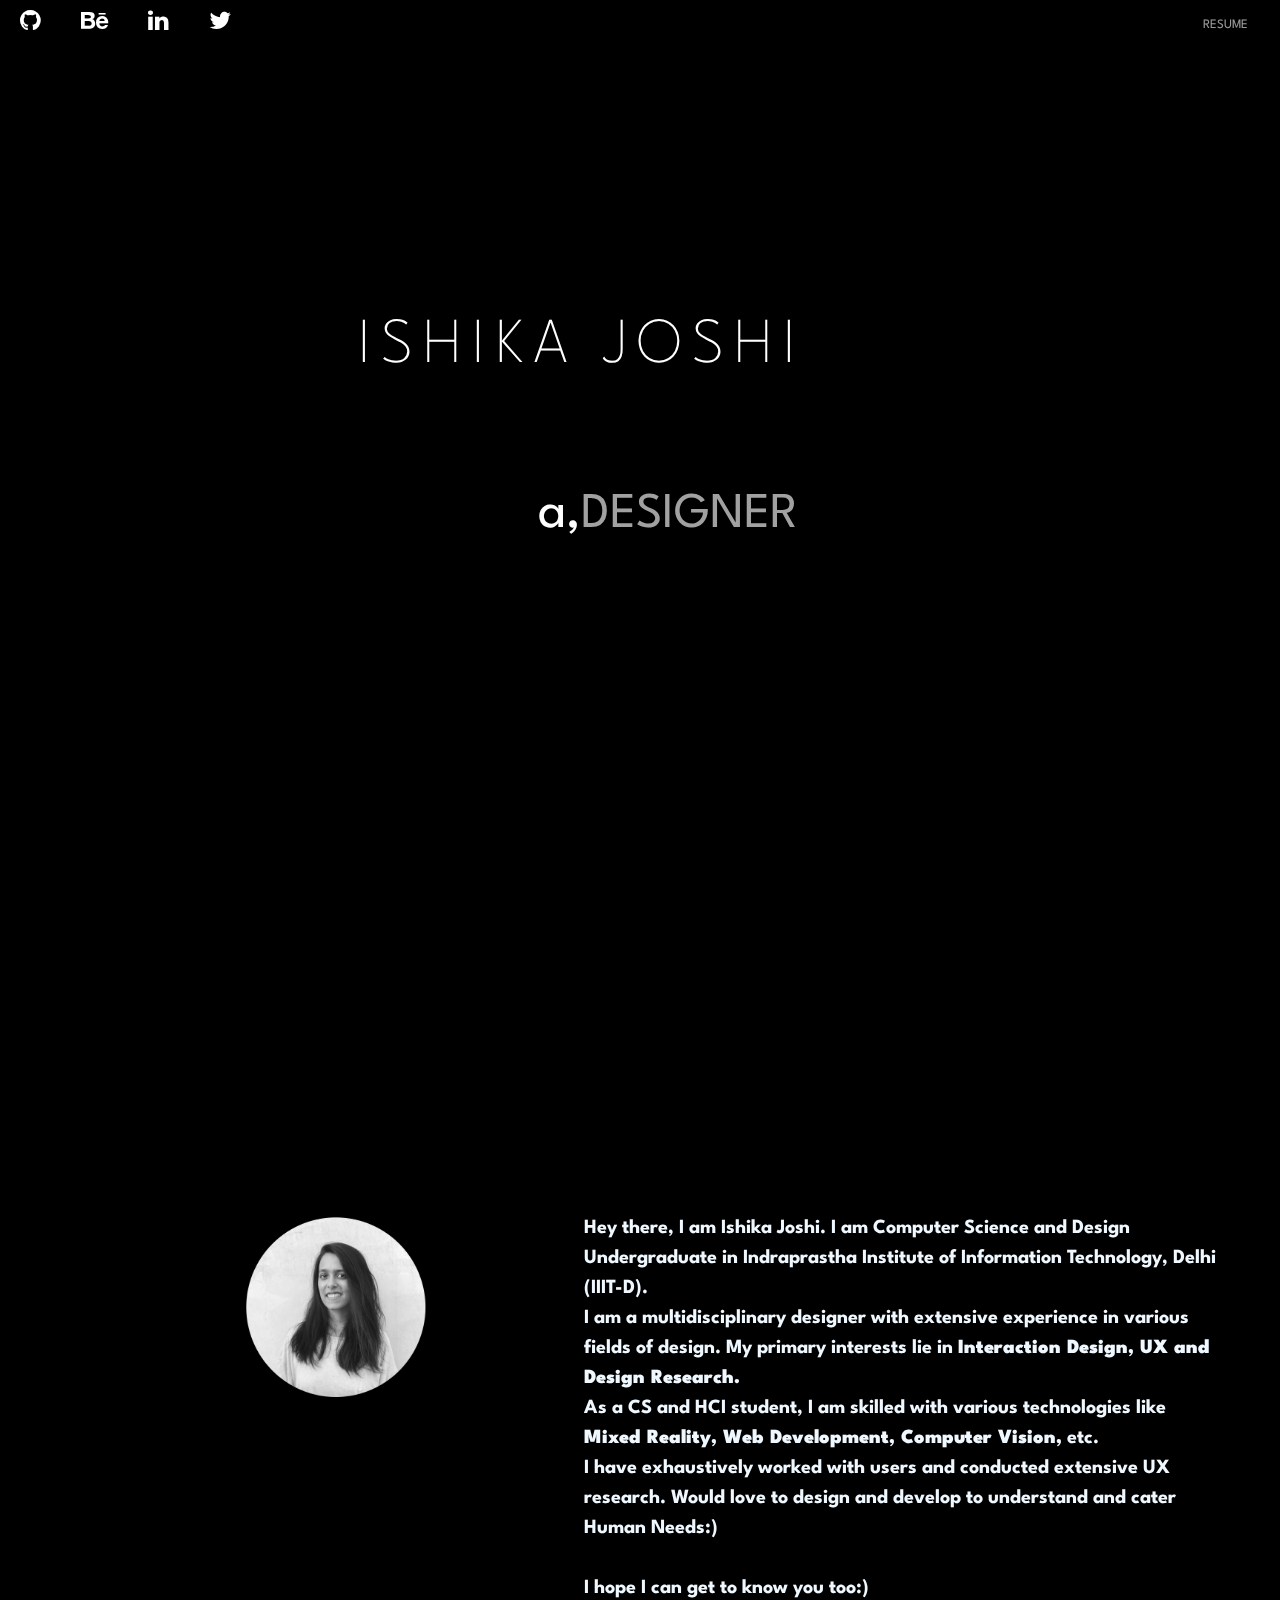
==== commit 24bc6231: "responsive2" ====
--- a/index.html
+++ b/index.html
@@ -111,8 +111,7 @@
   
 
   
-  <div id="popup2" class="container h-50 my-5"  data-aos="fade-in"   data-aos-offset="300"
-  data-aos-easing="ease-in-sine" data-speed="4" style="font-weight: normal; font-size:1vw;">
+  <div id="popup2">
     <p><br>Hey there, I am Ishika Joshi. I am Computer Science and Design Undergraduate in Indraprastha Institute of Information Technology, Delhi (IIIT-D). <br>I am a multidisciplinary designer with extensive experience in various fields of design. My primary interests lie in <span style="font-weight:900">Interaction Design, UX and Design Research.</span><br> 
       As a CS and HCI student, I am skilled with various technologies like <span style="font-weight:900">Mixed Reality, Web Development, Computer Vision,</span> etc. <br>I have exhaustively worked with users and conducted extensive UX research.
       Would love to design and develop to understand and cater Human Needs:)
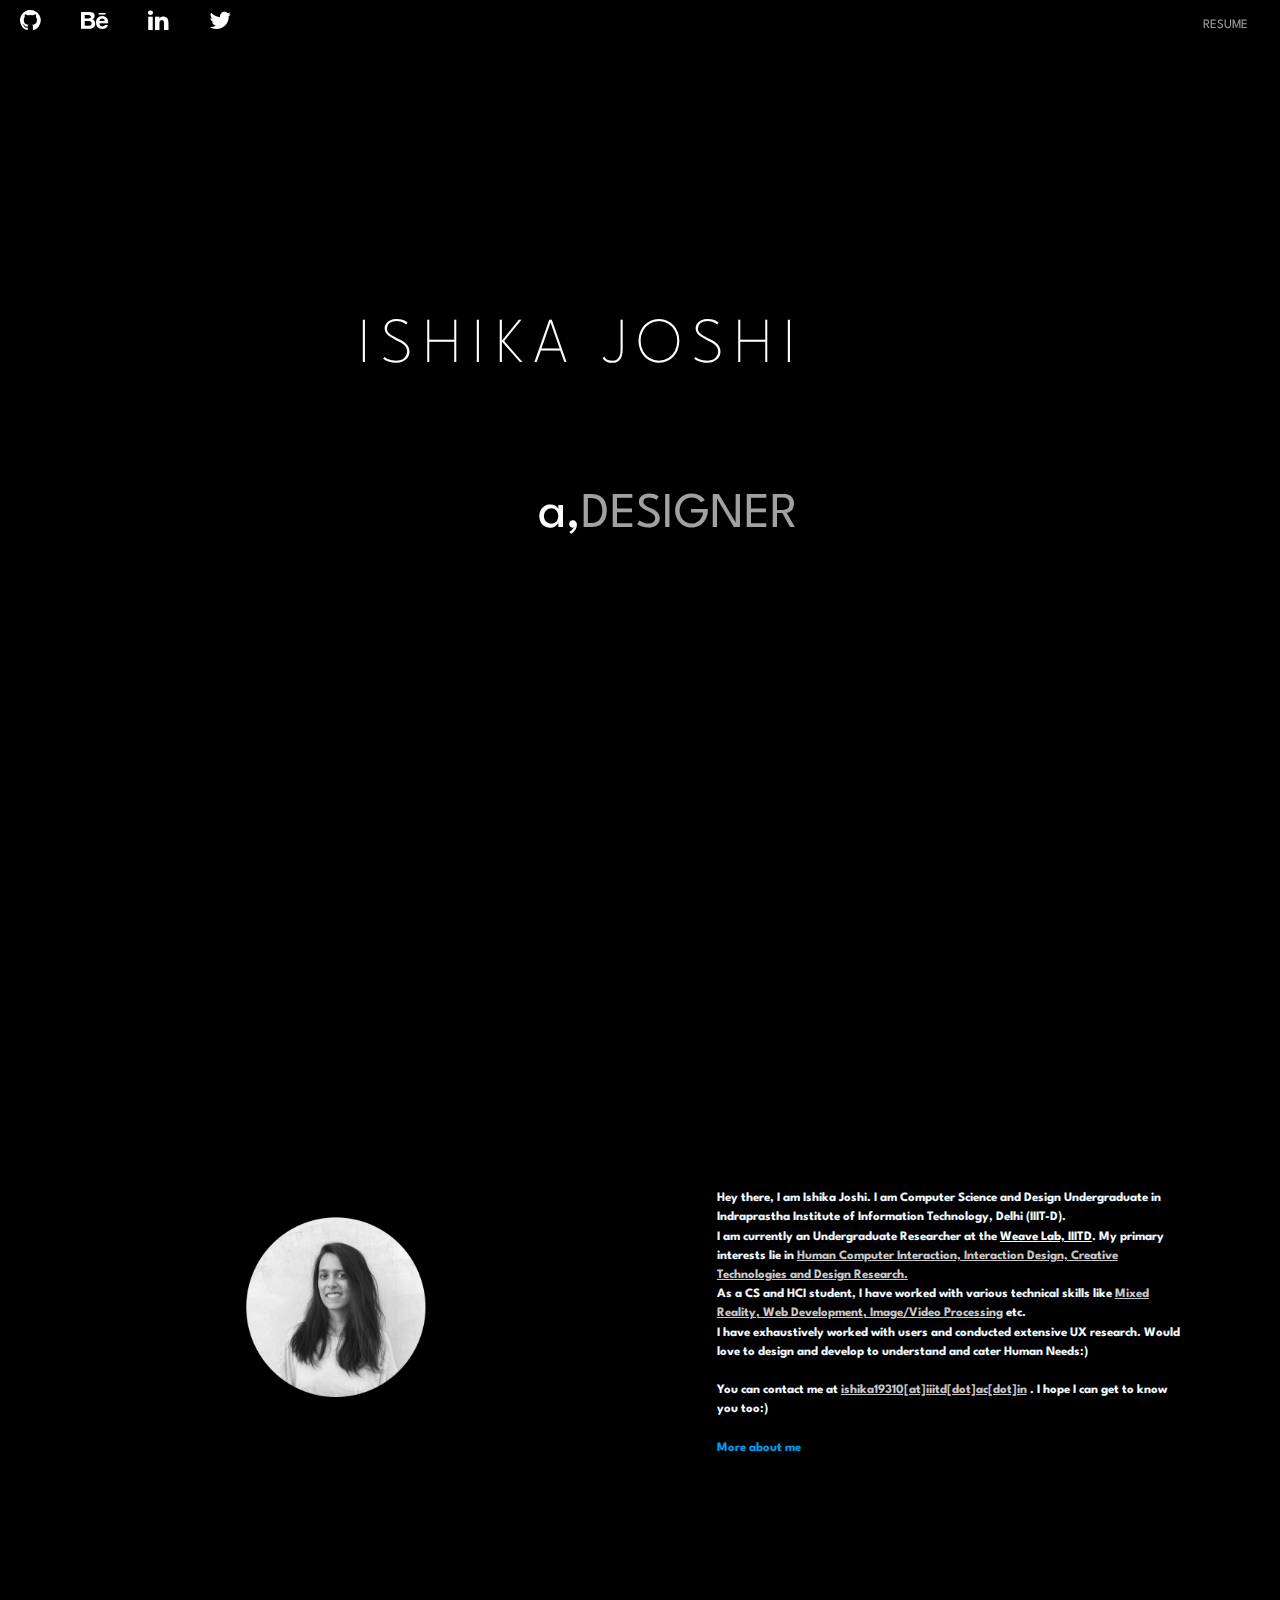
==== commit 5b2c72f8: "LINK UPDATES" ====
--- a/index.html
+++ b/index.html
@@ -13,6 +13,7 @@
     <link rel="stylesheet" href="css_files/load.css">
     <link rel="stylesheet" href="css_files/rings.css">
     <link rel="stylesheet" href="css_files/projs.css">
+    <link rel="stylesheet" href="css_files/popup.css">
     <link rel="stylesheet" href="https://cdnjs.cloudflare.com/ajax/libs/materialize/1.0.0/css/materialize.min.css">
     <script src="https://cdnjs.cloudflare.com/ajax/libs/materialize/1.0.0/js/materialize.min.js"></script>
     <link href= 
@@ -26,7 +27,7 @@
   <script type="text/javascript">
     console.log(screen.width);
 
-    if (screen.width <= 699) {
+    if (screen.width <= 1000) {
     document.location = "https://sinchlairr.github.io/mobile-website/";
     }
     
@@ -68,69 +69,46 @@
 <!-- customize -->
 
 
+
+<!-- customise.css -->
 <div class="head">
 
-    <a href="imgs/resume.pdf"><h1 class="headtext">RESUME</h1></a>
-
-
+    <a href="imgs/resume_IshikaJoshi.pdf"><h1 class="headtext">RESUME</h1></a>
+</div>
+
+
+<div class="head2">
+
+  <a href="https://medium.com/@ishikajoshi130401"><h1 class="headtext2">BLOG</h1></a>
 </div>
 
 <!-- screen1 -->
-    <h1 style="position: absolute;color: white;
-    font-family: 'Spartan'; letter-spacing: 10px;
-     font-size: 5vw;top:30vh !important ;
-      left: 28vw; font-weight: lighter;" data-speed="4">ISHIKA JOSHI</h1> 
-
-     
-
-   <h1 class="container h-50 my-5"  data-aos="fade-in"   data-aos-offset="300"
-   data-aos-easing="ease-in-sine" style="position: absolute;color: white;
-   font-family: 'Spartan'; letter-spacing: 10px;
-    font-size: 3.5vw;top:105vh !important ;
-     left: 42vw; font-weight: lighter;"  data-speed="4" >ABOUT ME</h1>
-     
-     
-     
-    
-     
-  <h1 class="container h-50 my-5"  data-aos="fade-in"   data-aos-offset="300"
-   data-aos-easing="ease-in-sine" data-speed="4" style="position: absolute;color: white;
-   font-family: 'Spartan'; letter-spacing: 10px;
-    font-size: 3.5vw;top:205vh !important ;
-     left: 34.5vw; font-weight: lighter;"   >MY PROJECTS</h1>
-     
-  <a href="https://www.behance.net/ishikajoshi"><h6 class="container h-50 my-5"  data-aos="fade-in"   data-aos-offset="300"
-   data-aos-easing="ease-in-sine" data-speed="4" style="position: absolute;color: rgb(236, 236, 236);
-   font-family: 'Spartan';
-    top:217vh !important ;
-     left: 45vw; font-weight: lighter; font-style: italic;"   >Check out my Behance</h6></a>
-     
-    
-     
+
+<h1 style="position: absolute;color: white;
+font-family: 'Spartan'; letter-spacing: 10px;
+ font-size: 5vw;top:30vh !important ;
+  left: 28vw; font-weight: lighter;" data-speed="4">ISHIKA JOSHI</h1> 
+
  
-  
-
-  
-  <div id="popup2">
-    <p><br>Hey there, I am Ishika Joshi. I am Computer Science and Design Undergraduate in Indraprastha Institute of Information Technology, Delhi (IIIT-D). <br>I am a multidisciplinary designer with extensive experience in various fields of design. My primary interests lie in <span style="font-weight:900">Interaction Design, UX and Design Research.</span><br> 
-      As a CS and HCI student, I am skilled with various technologies like <span style="font-weight:900">Mixed Reality, Web Development, Computer Vision,</span> etc. <br>I have exhaustively worked with users and conducted extensive UX research.
-      Would love to design and develop to understand and cater Human Needs:)
-      <br>  
-<br>I hope I can get to know you too:)</p>
-
-  </div>
-
-
-
-  
-  
-  
-  
-  
-  
+
+<h1 class="container h-50 my-5"  data-aos="fade-in"   data-aos-offset="300"
+data-aos-easing="ease-in-sine" style="position: absolute;color: white;
+font-family: 'Spartan'; letter-spacing: 10px;
+font-size: 3.5vw;top:105vh !important ;
+ left: 42vw; font-weight: lighter;"  data-speed="4" >ABOUT ME</h1>
  
-
-
+ <h1 class="container h-50 my-5"  data-aos="fade-in"   data-aos-offset="300"
+ data-aos-easing="ease-in-sine" data-speed="4" style="position: absolute;color: white;
+ font-family: 'Spartan'; letter-spacing: 10px;
+  font-size: 3.5vw;top:205vh !important ;
+   left: 34.5vw; font-weight: lighter;"   >MY PROJECTS</h1>
+   
+<a href="https://www.behance.net/ishikajoshi"><h6 class="container h-50 my-5"  data-aos="fade-in"   data-aos-offset="300"
+ data-aos-easing="ease-in-sine" data-speed="4" style="position: absolute;color: rgb(236, 236, 236);
+ font-family: 'Spartan';
+  top:217vh !important ;
+   left: 45vw; font-weight: lighter; font-style: italic;"   >Check out my Behance</h6></a>
+ 
   <!-- proj -->
 
 
@@ -161,6 +139,7 @@
     <link rel="stylesheet" href="https://unpkg.com/aos@next/dist/aos.css" />
     <script src="js_files/OrbitControls.js"></script>
     <script src="js_files/threexdomevents.js" ></script>
+    <script src="script.js" ></script>
 
 
     <div  id="hands" class="container h-50 my-5" data-aos="fade-right" data-aos-duration="8000"      data-aos-offset="300"
@@ -223,22 +202,30 @@
             
         </div>
         
-
-
-
-    <!-- <div class="container h-50 my-5" data-aos="fade-left" data-aos-duration="1000000">
-        <div class="card">
-            <div class="card-header">
-                Featured
-            </div>
-            <div class="card-body">
-                <img src="imgs/god_man.png">
-            </div>
-        </div>
-    </div> -->
-
-    
-
+        <!-- <h1 class="container h-50 my-5"  data-aos="fade-in"   data-aos-offset="300"
+        data-aos-easing="ease-in-sine"  data-speed="4" id="me1" onclick="toggle()" >
+          ME</h1> -->
+        
+          
+          <div id="popup">
+            <div class="wrapper"></div>
+            <!-- <h1 style="font-size: 17px; font-family: 'Spartan'; font-style: italic; position: relative; left: 35%; top: 6%;">Hover here</h1> -->
+        
+          </div>
+
+          <div id="popup2">
+            
+            <p><br>Hey there, I am Ishika Joshi. I am Computer Science and Design Undergraduate in Indraprastha Institute of Information Technology, Delhi (IIIT-D). <br> I am currently an Undergraduate Researcher
+              at the <a href="http://weave.iiitd.edu.in/#home" style="text-decoration: underline;color: rgb(255, 255, 255);">Weave Lab, IIITD</a>. My primary interests lie in <span style="text-decoration: underline;color: rgb(199, 199, 199);">Human Computer Interaction, Interaction Design, Creative Technologies and Design Research.</span><br> 
+              As a CS and HCI student, I have worked with various technical skills like <span style="text-decoration: underline;color: rgb(199, 199, 199);">Mixed Reality, Web Development, Image/Video Processing</span> etc. <br>I have exhaustively worked with users and conducted extensive UX research.
+              Would love to design and develop to understand and cater Human Needs:)
+              <br>  
+        <br>You can contact me at <span style="text-decoration: underline;color: rgb(199, 199, 199);">ishika19310[at]iiitd[dot]ac[dot]in</span> . I hope I can get to know you too:)
+         <br><br> <a href="ABOUT ME/index.html">More about me</a></p>
+        
+          </div>
+          
+        
 
 
     <!-- //PROJECTS -->
@@ -247,27 +234,17 @@
     <script src="js_files/vanilla.tilt.js"></script>
 
 
-    <!-- <div class="container" class="container h-50 my-5"  data-aos="zoom-in"   data-aos-offset="300"
-    data-aos-easing="ease-in-sine">
-        <div class="box1">
-            <h2 class="name">COLOR SWITCH</h2>
-            <a href="#" class="buy">See More</a>
-            <div class="circle"></div>
-            <img style=" width: 40%;" src="imgs/cs1.png" class="product">
-        </div>
-
-      </div> -->
 
       <div class="container" class="container h-50 my-5"  data-aos="fade-in"   data-aos-offset="300"
       data-aos-easing="ease-in-sine" >
         <div class="box">
             <h2 class="name" style="font-weight: bold;">TSURU</h2>
-            <a href="https://www.behance.net/gallery/120859349/Tsuru-Project-Research" class="buy">See More</a>
+            <a href="Projects/tsuru/index.html" class="buy">See More</a>
             <div class="circle"></div>
             
               <!-- <img class="java" src="imgs/java.png">
               <img id="ps" src="imgs/ps.png"> -->
-              <h1 class="java" style="font-size: 0.65vw; left: 3vw;width: 70%; line-height: 150%; text-align: center; font-weight: bolder;">Tsuru is an AR medium to perform Origami. 
+              <h1 class="java" style="font-size: 0.65vw; left: 3vw;width: 70%; line-height: 150%; text-align: center; font-weight: bolder; position: absolute;top: -17vh;">Tsuru is an AR medium to perform Origami. 
                 It provides virtual origami guides to the user in a gamified interactive system.
               <br><span style="color: rgb(177, 177, 177);">AR/VR | HCI | Interaction Design</span></h1></h1>
               
@@ -284,7 +261,7 @@
         <div class="box2">
             <h2 class="name" style="font-weight: bold;">SURU</h2>
             <a href="https://www.behance.net/gallery/120066673/SURU-Time-Management-App" class="buy">See More</a>
-            <h1 id="py2" style="font-size: 0.65vw; left: 2vw;width: 79%; line-height: 150%; text-align: center; font-weight: bolder;" >Suru is a
+            <h1 id="py2" style="font-size: 0.65vw; left: 2vw;width: 79%; line-height: 150%; text-align: center; font-weight: bolder;position: absolute;top: -17vh;" >Suru is a
             Time Management application that is designed considering the needs of the present working class to aid them
           achieve an efficient work style. <br><span style="color: rgb(177, 177, 177);">HCI | UI/UX</span></h1>
             <div class="circle"></div>
@@ -297,8 +274,8 @@
       data-aos-easing="ease-in-sine">
         <div class="box3">
             <h2 class="name" style="font-weight: bold;">KURIOUS</h2>
-            <a href="https://www.behance.net/gallery/122866403/Kurious-Design-Research" class="buy">See More</a>
-            <h1 id="ai2" style="font-size: 0.65vw; left: 1vw;width: 86%; line-height: 150%; text-align: center; font-weight: bolder;" >
+            <a href="Projects/kurius/index.html" class="buy">See More</a>
+            <h1 id="ai2" style="font-size: 0.65vw; left: 1vw;width: 86%; line-height: 150%; text-align: center; font-weight: bolder;position: absolute;top: -17vh;" >
              Kurious is an educational application aimed at introdusing sex education to 6-9 year olds to sensitize
             them of the concept of consent. <br><span style="color: rgb(177, 177, 177);">HCI | UI/UX</span></h1>
             <!-- <img class="ps3" src="imgs/ps.png"> -->
@@ -306,22 +283,26 @@
             <img style=" width: 60%;" src="imgs/kurious.png" class="product">
         </div>
     </div>
-    
-
-        
-
-
-        
-<!-- project decor -->
-<!-- <img class="java2" src="imgs/java.png">
-<img class="ps2" src="imgs/ps.png">
-<img id="ai" src="imgs/ai.png">
-<img id="py" src="imgs/py.png">
-<img id="c" src="imgs/c.png">
-<img id="js" src="imgs/js.png"> -->
-
-
-<!-- page end -->
+
+    <div class="container4" class="container h-50 my-5"  data-aos="fade-in"   data-aos-offset="300"
+    data-aos-easing="ease-in-sine">
+      <div class="box4">
+          <h2 class="name" style="font-weight: bold; font-size:larger;top: 2vh;">MAGICAL MIRRORS & I</h2>
+          <a href="Projects/MAGIC_MIRROR/index.html" class="buy">See More</a>
+          <h1 id="ai2" style="font-size: 0.65vw; left: 1vw;width: 86%; line-height: 150%; text-align: center; font-weight: bolder;position: absolute;top: -17vh;" >
+           Magic Mirrors and I is a storytelling medium for pre school children which involves interacting with their
+           reflections and learning through them! <br><span style="color: rgb(177, 177, 177);">Image Processing | HCI | Interaction Design</span></h1>
+          <!-- <img class="ps3" src="imgs/ps.png"> -->
+          <div class="circle"></div>
+          <img style=" width: 60%;" src="imgs/mm.png" class="product">
+      </div>
+  </div>
+
+    <!-- <a href="about/index.html" style="position:absolute; top:290vh;left: 83vw; color: aliceblue;">More Projects</a> -->
+    
+
+        
+
 
 <div class="end">
   
@@ -374,7 +355,7 @@
 
 
 
-      var speedfactor=1.5;
+      var speedfactor=1;
       var bg=0;
 
       document.body.addEventListener("keyup",function(e){
@@ -415,14 +396,14 @@
 
 
 
-new hoverEffect({
-            parent: document.querySelector('.wrapper'),
-            intensity: 0.2,
-            image1: 'imgs/me3.png',
-            image2: 'imgs/collage3.png',
-            // image3: 'imgs/collage.jpg',
-            displacementImage: 'imgs/cloudtrans.png'
-        })
+// new hoverEffect({
+//             parent: document.querySelector('.wrapper'),
+//             intensity: 0.2,
+//             image1: 'imgs/me3.png',
+//             image2: 'imgs/collage3.png',
+//             // image3: 'imgs/collage.jpg',
+//             displacementImage: 'imgs/cloudtrans.png'
+//         })
 
 VanillaTilt.init(document.querySelector(".box"), {
 		max: 25,
@@ -452,37 +433,63 @@
 	// 	speed: 400
 	// });
 
-
+  let skill_tog = false;
+      let work_tog = false;
+      let me_tog = true;
 
 function toggle(){
-        var popup=document.getElementById("popup");
+        var popup=document.getElementById("popup2");
+        popup.classList.toggle('dactive');
+
+        var popup2=document.getElementById("me1");
+        popup2.classList.toggle('meclose');
+
+        if (work_tog){
+
+          var popup=document.getElementById("workpopup");
+          popup.classList.toggle('active');
+
+          var popup2=document.getElementById("workpopup2");
+          popup2.classList.toggle('active');
+
+          var me1= document.getElementById("work");
+          me1.classList.toggle('meopa');
+
+          work_tog=false;}
+
+
+          if (skill_tog){
+          var popup=document.getElementById("skillpopup");
         popup.classList.toggle('active');
         
-        
-        
-        var cross=document.getElementById("cross");
-        cross.classList.toggle('active');
+        var popup2=document.getElementById("skillpopup2");
+        popup2.classList.toggle('active');
+
+        var me1= document.getElementById("skills");
+        me1.classList.toggle('meopa');
+        skill_tog=false;
+          
+      }
+
+      // if (me_tog){
+      //     me_tog=false;
+      //   }
+      //   else{
+      //     me_tog=true;
+      //   }
+      me_tog=true;
+
+}
+        
+
+      function bright1(){
 
         var me1= document.getElementById("me1");
         me1.classList.toggle('meopa');
 
       }
       
-      
-      function bright1(){
-
-        var me1= document.getElementById("me1");
-        me1.classList.toggle('meopa');
-
-      }
-      
-      
-      // function dim1(){
-
-      //   var me1= document.getElementById("me1");
-      //   me1.classList.toggle('meclose');
-
-      // }
+
       
 function untoggle(){
         var popup=document.getElementById("popup");
@@ -502,17 +509,57 @@
 
 
       function toggle2(){
+
+        if (skill_tog){
+          skill_tog=false;
+        }
+        else{
+          skill_tog=true;
+        }
+
+        
         var popup=document.getElementById("skillpopup");
         popup.classList.toggle('active');
         
         var popup2=document.getElementById("skillpopup2");
         popup2.classList.toggle('active');
-        
-        var cross=document.getElementById("skillcross");
-        cross.classList.toggle('active');
 
         var me1= document.getElementById("skills");
         me1.classList.toggle('meopa');
+        
+        if (work_tog){
+
+          var popup=document.getElementById("workpopup");
+        popup.classList.toggle('active');
+        
+        var popup2=document.getElementById("workpopup2");
+        popup2.classList.toggle('active');
+
+        var me1= document.getElementById("work");
+        me1.classList.toggle('meopa');
+
+        work_tog=false;
+          
+        }
+
+        if (me_tog){
+        //   var popup=document.getElementById("popup2");
+        // popup.classList.toggle('dactive');
+
+        var popup2=document.getElementById("me1");
+        popup2.classList.toggle('meclose');
+        me_tog= false;
+      
+      }
+
+      // else if (!me_tog && !work_tog){
+      //     me_tog=true;
+      //     var popup2=document.getElementById("popup2");
+      //     popup2.classList.toggle('dactive');
+      //     var me1= document.getElementById("me1");
+      //     me1.classList.toggle('meclose');
+      // }
+
 
       }
       
@@ -523,292 +570,49 @@
         
         var popup2=document.getElementById("workpopup2");
         popup2.classList.toggle('active');
-        
-        var cross=document.getElementById("workcross");
-        cross.classList.toggle('active');
 
         var me1= document.getElementById("work");
         me1.classList.toggle('meopa');
 
-      }
-
-
-
-
-                document.addEventListener("mousemove",parallax);
-        function parallax(e){
-            this.querySelectorAll('.layer').forEach(layer => {
-                const speed= layer.getAttribute('data-speed')
-                const x= (window.innerWidth - e.pageX*speed)/90;
-                const y= (window.innerHeight- e.pageY*speed)/90;
-                layer.style.transform=`translateX(${x}px) translateY(${y}px)`;
-            })
+        if (me_tog){
+        //   var popup=document.getElementById("popup2");
+        // popup.classList.toggle('active');
+
+        var popup2=document.getElementById("me1");
+        popup2.classList.toggle('meopa');
+        me_tog= false;
+      
+      }
+
+      // else if (!me_tog && !skill_tog){
+      //     me_tog=true;
+      //     var popup2=document.getElementById("popup2");
+      //     popup2.classList.toggle('dactive');
+      //     var me1= document.getElementById("me1");
+      //     me1.classList.toggle('meclose');
+      // }
+
+        if (skill_tog){
+          var popup=document.getElementById("skillpopup");
+        popup.classList.toggle('active');
+        
+        var popup2=document.getElementById("skillpopup2");
+        popup2.classList.toggle('active');
+
+        var me1= document.getElementById("skills");
+        me1.classList.toggle('meopa');
+        skill_tog=false;
+          
+      }
+
+      if (work_tog){
+          work_tog=false;
         }
-
-
-
-        document.getElementById("hands").addEventListener("click", function(){
-            // document.getElementById("hands").style.alignSelf="center";
-        });
-
-
-
-
-        let font,
-        
-        fontsize = 100;
-        let img;
-        let img2;
-
-        function preload() {
-        // Ensure the .ttf or .otf font stored in the assets directory
-        // is loaded before setup() and draw() are called
-        font = loadFont('fonts/Cinzel-VariableFont_wght.ttf');
-        img = loadImage('imgs/self_img.png');
-        img2 = document.getElementById("hands");
+        else{
+          work_tog=true;
         }
 
-
-
-// this class describes the properties of a single particle.
-        class Particle {
-        // setting the co-ordinates, radius and the
-        // speed of a particle in both the co-ordinates axes.
-        constructor(){
-            this.x = random(0,width);
-            this.y = random(0,height);
-            this.r = random(1,3);
-            this.xSpeed = random(-2,2);
-            this.ySpeed = random(-1,1.5);
-        }
-
-        // creation of a particle.
-        createParticle1() {
-            noStroke();
-            fill('#b9b7bb');
-            circle(this.x,this.y,this.r);
-        }
-        
-        createParticle2() {
-            noStroke();
-            fill('#70706f');
-            circle(this.x,this.y,this.r);
-        }
-
-        // setting the particle in motion.
-        moveParticle() {
-            if(this.x < 0 || this.x > width)
-            this.xSpeed*=-1;
-            if(this.y < 0 || this.y > height)
-            this.ySpeed*=-1;
-            this.x+=this.xSpeed/2*speedfactor;
-            this.y+=this.ySpeed/2*speedfactor;
-        }
-
-        // this function creates the connections(lines)
-        // between particles which are less than a certain distance apart
-        joinParticles(particles) {
-            particles.forEach(element =>{
-            let dis = dist(this.x,this.y,element.x,element.y);
-            if(dis<85) {
-                stroke('rgba(255,255,255,0.04)');
-                // line(this.x,this.y,element.x,element.y);
-            }
-            });
-        }
-        }
-
-        // an array to add multiple particles
-        let particles = [];
-        let particles2 = [];
-
-        function setup() {
-
-            var c=createCanvas(window.innerWidth, window.innerHeight*3.2);
-            
-            c.parent('p5Div');
-            textFont(font);
-            textSize(fontsize);
-            textAlign(CENTER,window.innerHeight/2);
-            for(let i = 0;i<width/10;i++){
-                particles.push(new Particle());
-                particles2.push(new Particle());
-            }
-        }
-
-
-        function draw() {
-            // background('#0f0f0f');
-            clear();
-            // textAlign(RIGHT);
-            // drawWords(width * 0.25);
-
-            // Align the text in the center
-            // and run drawWords() in the middle of the canvas
-            textAlign(CENTER);
-            drawWords(width * 0.5);
-            // image(img, width-img.width, window.innerHeight/3, img.width , img.height );
-            // image(img2, width-img2.width*1.5-20, window.innerHeight-100, img2.width*1.5 , img2.height*1.5 );
-
-            // Align the text to the left
-            // and run drawWords() in the right third of the canvas
-            // textAlign(LEFT);
-            // drawWords(width * 0.75);
-            for(let i = 0;i<particles.length;i++) {
-                particles[i].createParticle1();
-                particles2[i].createParticle2();
-                
-                particles[i].moveParticle();
-                particles[i].joinParticles(particles.slice(i));
-                particles2[i].moveParticle();
-                particles2[i].joinParticles(particles.slice(i));
-            }
-            // translate(width/2, 0);
-            // push();
-            // // rotateZ(frameCount * 0.01);
-            // // rotateX(frameCount * 0.01);
-            // // rotateY(frameCount * 0.01);
-            // torus(70, 20);
-            // pop();
-        }
-
-        function drawWords(x) {
-
-
-
-            fill(255);
-            // text('ISHIKA JOSHI', x, 290);
-}
-
-
-
-
-        let scene, camera, cloudParticles = [],composer;
-
-      function init() {
-        scene = new THREE.Scene();
-        // scene.translateX(100);
-        camera = new THREE.PerspectiveCamera(60,window.innerWidth / window.innerHeight,1,900);
-        // var camera = new THREE.PerspectiveCamera(45, window.innerWidth / window.innerHeight, 1, 1000);
-        camera.position.z = 1;
-        camera.position.y = -10;
-        camera.rotation.x = 1.16;
-        camera.rotation.y = -0.12;
-        camera.rotation.z = 0.27;
-
-        let ambient = new THREE.AmbientLight('grey');
-        scene.add(ambient);
-
-        // let directionalLight = new THREE.DirectionalLight("black");
-        // directionalLight.position.set(0,0,1);
-        // scene.add(directionalLight);
-
-        let orangeLight = new THREE.PointLight('grey',50,450,1.7);
-        orangeLight.position.set(200,300,100);
-        scene.add(orangeLight);
-        // let redLight = new THREE.PointLight(0xd8547e,50,450,1.7);
-        // redLight.position.set(100,300,100);
-        // scene.add(redLight);
-        // let blueLight = new THREE.PointLight(0x3677ac,50,450,1.7);
-        // blueLight.position.set(300,300,200);
-        // scene.add(blueLight);
-        const canvas = document.querySelector('#threejsDiv');
-        renderer = new THREE.WebGLRenderer({canvas, alpha: true});
-        // renderer.position.x=5;
-        renderer.setSize(window.innerWidth,window.innerHeight);
-        // renderer2.setClearColor("#000000", 0);
-        scene.fog = new THREE.FogExp2('black', 0.001);
-        renderer.setClearColor(scene.fog.color);
-        document.body.appendChild(renderer.domElement);
-                var geometry = new THREE.SphereGeometry(1, 0,0);
-        var material = new THREE.MeshBasicMaterial(
-            // { map: texture }
-            {color: "#797c79"}
-        );
-        var cube = new THREE.Mesh(geometry, material);
-        // cube.position.y=8;
-        // cube.scale.set(3,3)
-
-        
-        // scene.add(cube); 
-
-        let loader = new THREE.TextureLoader();
-        loader.load("imgs/cloud1.png", function(texture){
-          cloudGeo = new THREE.PlaneBufferGeometry(500,500);
-          cloudMaterial = new THREE.MeshLambertMaterial({
-            map:texture,
-            transparent: true
-          });
-
-          for(let p=0; p<50; p++) {
-            let cloud = new THREE.Mesh(cloudGeo, cloudMaterial);
-            cloud.position.set(
-              Math.random()*800 -400,
-              500,
-              Math.random()*500-500
-            );
-            cloud.rotation.x = 1.16;
-            cloud.rotation.y = -0.12;
-            cloud.rotation.z = Math.random()*2*Math.PI;
-            // cloud.rotation.z = Math.random()*2*Math.PI;
-            cloud.material.opacity = 0.18;
-            cloudParticles.push(cloud);
-            scene.add(cloud);
-          }
-        });
-        loader.load("imgs/stars.jpg", function(texture){
-
-          const textureEffect = new POSTPROCESSING.TextureEffect({
-            blendFunction: POSTPROCESSING.BlendFunction.COLOR_DODGE,
-            texture: texture
-          });
-          textureEffect.blendMode.opacity.value = 0;
-
-          const bloomEffect = new POSTPROCESSING.BloomEffect({
-                blendFunction: POSTPROCESSING.BlendFunction.COLOR_DODGE,
-                kernelSize: POSTPROCESSING.KernelSize.SMALL,
-                useLuminanceFilter: true,
-                luminanceThreshold: 0.3,
-                luminanceSmoothing: 0.75
-              });
-          bloomEffect.blendMode.opacity.value = 1.5;
-
-          let effectPass = new POSTPROCESSING.EffectPass(
-            camera,
-            bloomEffect,
-            textureEffect
-          );
-          effectPass.renderToScreen = true;
-
-          composer = new POSTPROCESSING.EffectComposer(renderer);
-          composer.addPass(new POSTPROCESSING.RenderPass(scene, camera));
-          composer.addPass(effectPass);
-          
-          window.addEventListener("resize", onWindowResize, false);
-          render();
-        });
-      }
-      function onWindowResize() {
-        camera.aspect = window.innerWidth / window.innerHeight;
-        camera.updateProjectionMatrix();
-        renderer.setSize(window.innerWidth, window.innerHeight);
-      }
-      function render() {
-        
-        // cube.rotation.x += 0.01;
-        // cube.rotation.y += 0.01;    
-        cloudParticles.forEach(p => {
-          p.rotation.z -=0.003;
-          // p.position.x= Math.random()/10;
-        });
-        composer.render(0.1);
-        requestAnimationFrame(render);
-      }
-      init();
-        
-    
-
-        
+      }
 
     </script>
             <script src="https://unpkg.com/aos@next/dist/aos.js"></script>
--- a/css_files/portfolio.css
+++ b/css_files/portfolio.css
@@ -146,17 +146,17 @@
 }
 
 #popup2{
-    margin-left: 5px;
-    padding: 33px;
+    margin-left: 3vw;
+    padding-left: 3vw;
     font-family: "Spartan";
-    font-size: 20px;
+    font-size: 1vw;
     font-weight: bold;
     color: aliceblue;
     /* background-color: white; */
     /* background-color: rgb(43, 42, 42); */
     /* border:3px solid black; */
-    width: 700px;
-    height: 400px;
+    width: 40vw;
+    height: 40vh;
     position: absolute;
     top:150vh;
     left: 70vw;
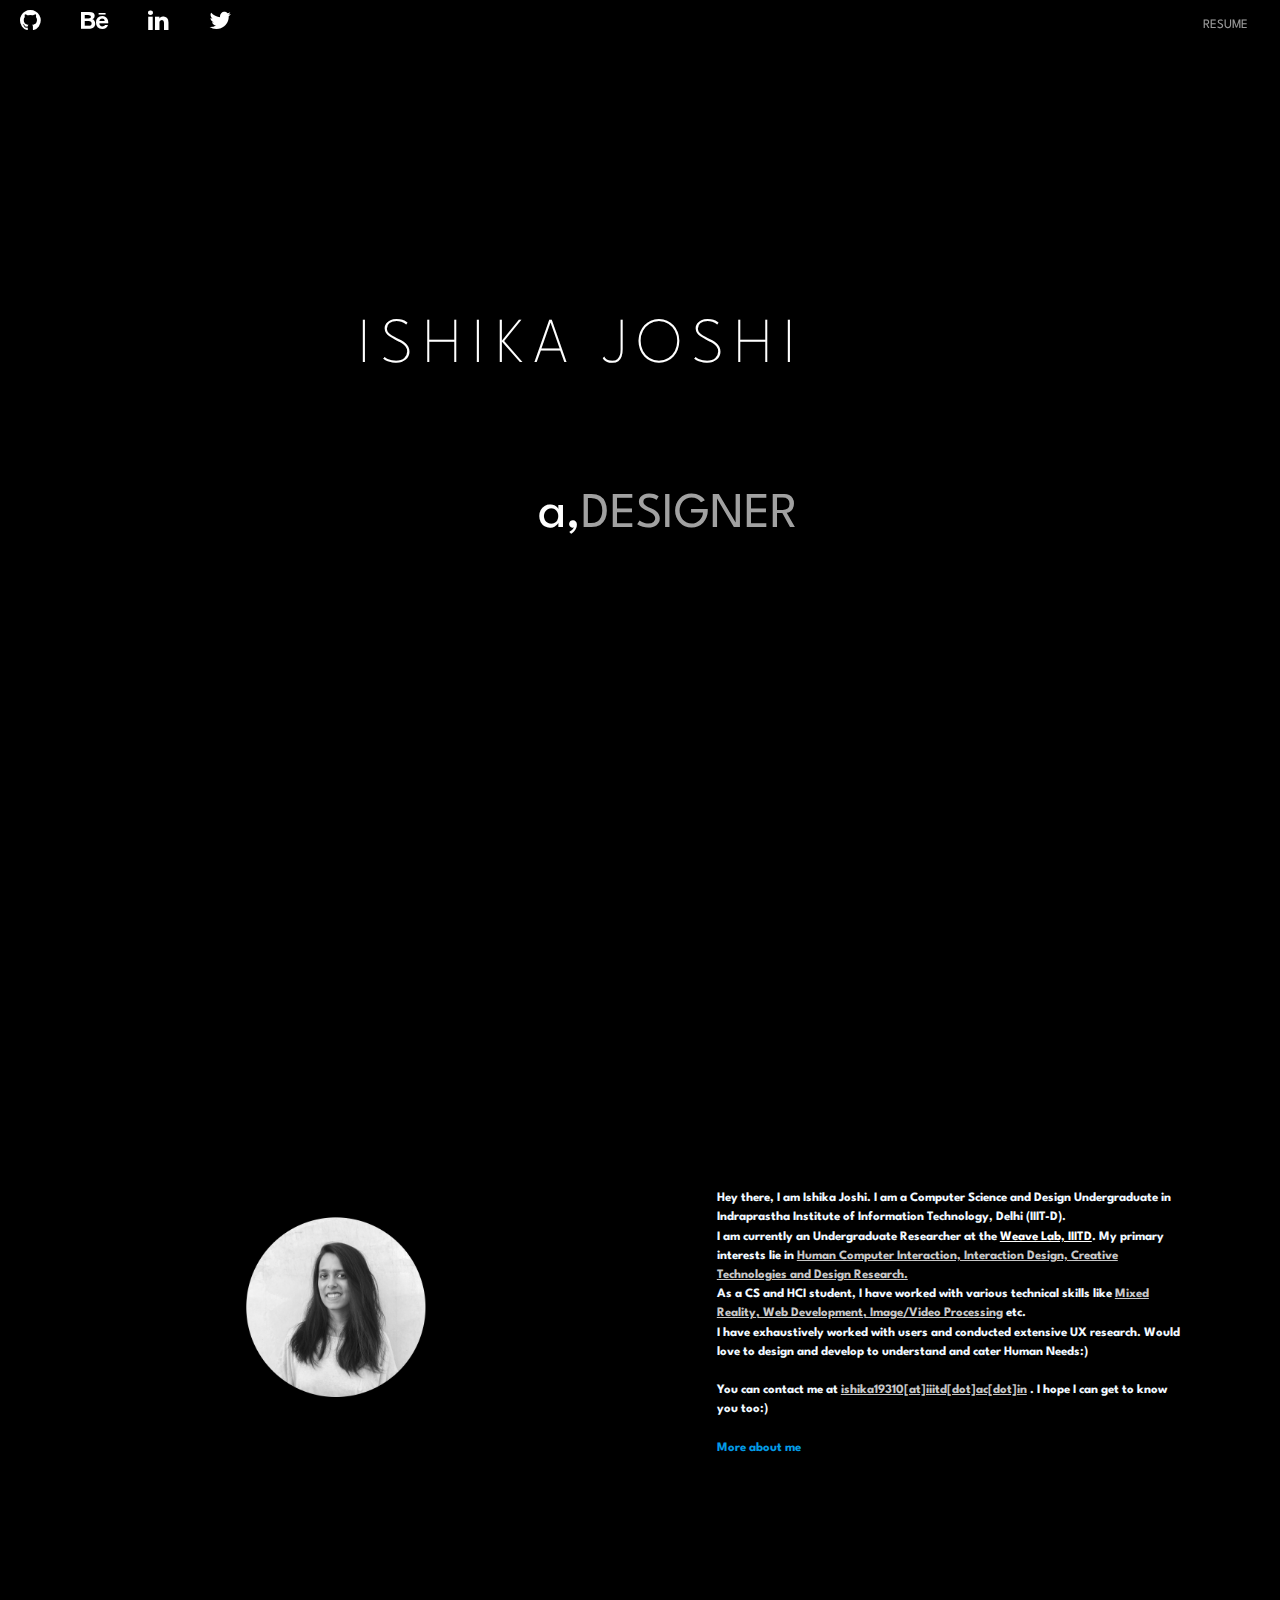
==== commit be174d7e: "project updated" ====
--- a/index.html
+++ b/index.html
@@ -2,6 +2,15 @@
 <head>
     <meta charset="UTF-8">
     <meta http-equiv="X-UA-Compatible" content="IE=edge">
+    <!-- Global site tag (gtag.js) - Google Analytics -->
+    <script async src="https://www.googletagmanager.com/gtag/js?id=G-TG7D219XM0"></script>
+    <script>
+      window.dataLayer = window.dataLayer || [];
+      function gtag(){dataLayer.push(arguments);}
+      gtag('js', new Date());
+
+      gtag('config', 'G-TG7D219XM0');
+    </script>
     <!-- <meta name="viewport" content="width=device-width, initial-scale=1.0"> -->
     <meta name="viewport" content="width=device-width, initial-scale=1.0">
     <title>Ishika Joshi</title>
@@ -73,7 +82,7 @@
 <!-- customise.css -->
 <div class="head">
 
-    <a href="imgs/resume_IshikaJoshi.pdf"><h1 class="headtext">RESUME</h1></a>
+    <a href="imgs/ISHIKAJOSHI_RESUME_SEPT.pdf"><h1 class="headtext">RESUME</h1></a>
 </div>
 
 
@@ -81,6 +90,11 @@
 
   <a href="https://medium.com/@ishikajoshi130401"><h1 class="headtext2">BLOG</h1></a>
 </div>
+
+<!-- <div class="abouthead">
+
+  <a href="#about"><h1 class="abouttext">ABOUT</h1></a>
+</div> -->
 
 <!-- screen1 -->
 
@@ -215,7 +229,7 @@
 
           <div id="popup2">
             
-            <p><br>Hey there, I am Ishika Joshi. I am Computer Science and Design Undergraduate in Indraprastha Institute of Information Technology, Delhi (IIIT-D). <br> I am currently an Undergraduate Researcher
+            <p><br>Hey there, I am Ishika Joshi. I am a Computer Science and Design Undergraduate in Indraprastha Institute of Information Technology, Delhi (IIIT-D). <br> I am currently an Undergraduate Researcher
               at the <a href="http://weave.iiitd.edu.in/#home" style="text-decoration: underline;color: rgb(255, 255, 255);">Weave Lab, IIITD</a>. My primary interests lie in <span style="text-decoration: underline;color: rgb(199, 199, 199);">Human Computer Interaction, Interaction Design, Creative Technologies and Design Research.</span><br> 
               As a CS and HCI student, I have worked with various technical skills like <span style="text-decoration: underline;color: rgb(199, 199, 199);">Mixed Reality, Web Development, Image/Video Processing</span> etc. <br>I have exhaustively worked with users and conducted extensive UX research.
               Would love to design and develop to understand and cater Human Needs:)
@@ -256,12 +270,13 @@
     </div>
     
     
-    <div class="container2" class="container h-50 my-5"  data-aos="fade-in"   data-aos-offset="300"
+    <div class="container4" class="container h-50 my-5"  data-aos="fade-in"   data-aos-offset="300"
       data-aos-easing="ease-in-sine">
-        <div class="box2">
+        <div class="box4">
             <h2 class="name" style="font-weight: bold;">SURU</h2>
             <a href="https://www.behance.net/gallery/120066673/SURU-Time-Management-App" class="buy">See More</a>
-            <h1 id="py2" style="font-size: 0.65vw; left: 2vw;width: 79%; line-height: 150%; text-align: center; font-weight: bolder;position: absolute;top: -17vh;" >Suru is a
+              <h1 id="ai2" style="font-size: 0.65vw; left: 1vw;width: 86%; line-height: 150%; text-align: center; font-weight: bolder;position: absolute;top: -17vh;" >
+              Suru is a
             Time Management application that is designed considering the needs of the present working class to aid them
           achieve an efficient work style. <br><span style="color: rgb(177, 177, 177);">HCI | UI/UX</span></h1>
             <div class="circle"></div>
@@ -284,12 +299,13 @@
         </div>
     </div>
 
-    <div class="container4" class="container h-50 my-5"  data-aos="fade-in"   data-aos-offset="300"
+    <div class="container2" class="container h-50 my-5"  data-aos="fade-in"   data-aos-offset="300"
     data-aos-easing="ease-in-sine">
-      <div class="box4">
+      <div class="box2">
           <h2 class="name" style="font-weight: bold; font-size:larger;top: 2vh;">MAGICAL MIRRORS & I</h2>
           <a href="Projects/MAGIC_MIRROR/index.html" class="buy">See More</a>
-          <h1 id="ai2" style="font-size: 0.65vw; left: 1vw;width: 86%; line-height: 150%; text-align: center; font-weight: bolder;position: absolute;top: -17vh;" >
+          <h1 id="py2" style="font-size: 0.65vw; left: 2vw;width: 79%; line-height: 150%; text-align: center; font-weight: bolder;position: absolute;top: -17vh;" >
+          
            Magic Mirrors and I is a storytelling medium for pre school children which involves interacting with their
            reflections and learning through them! <br><span style="color: rgb(177, 177, 177);">Image Processing | HCI | Interaction Design</span></h1>
           <!-- <img class="ps3" src="imgs/ps.png"> -->
